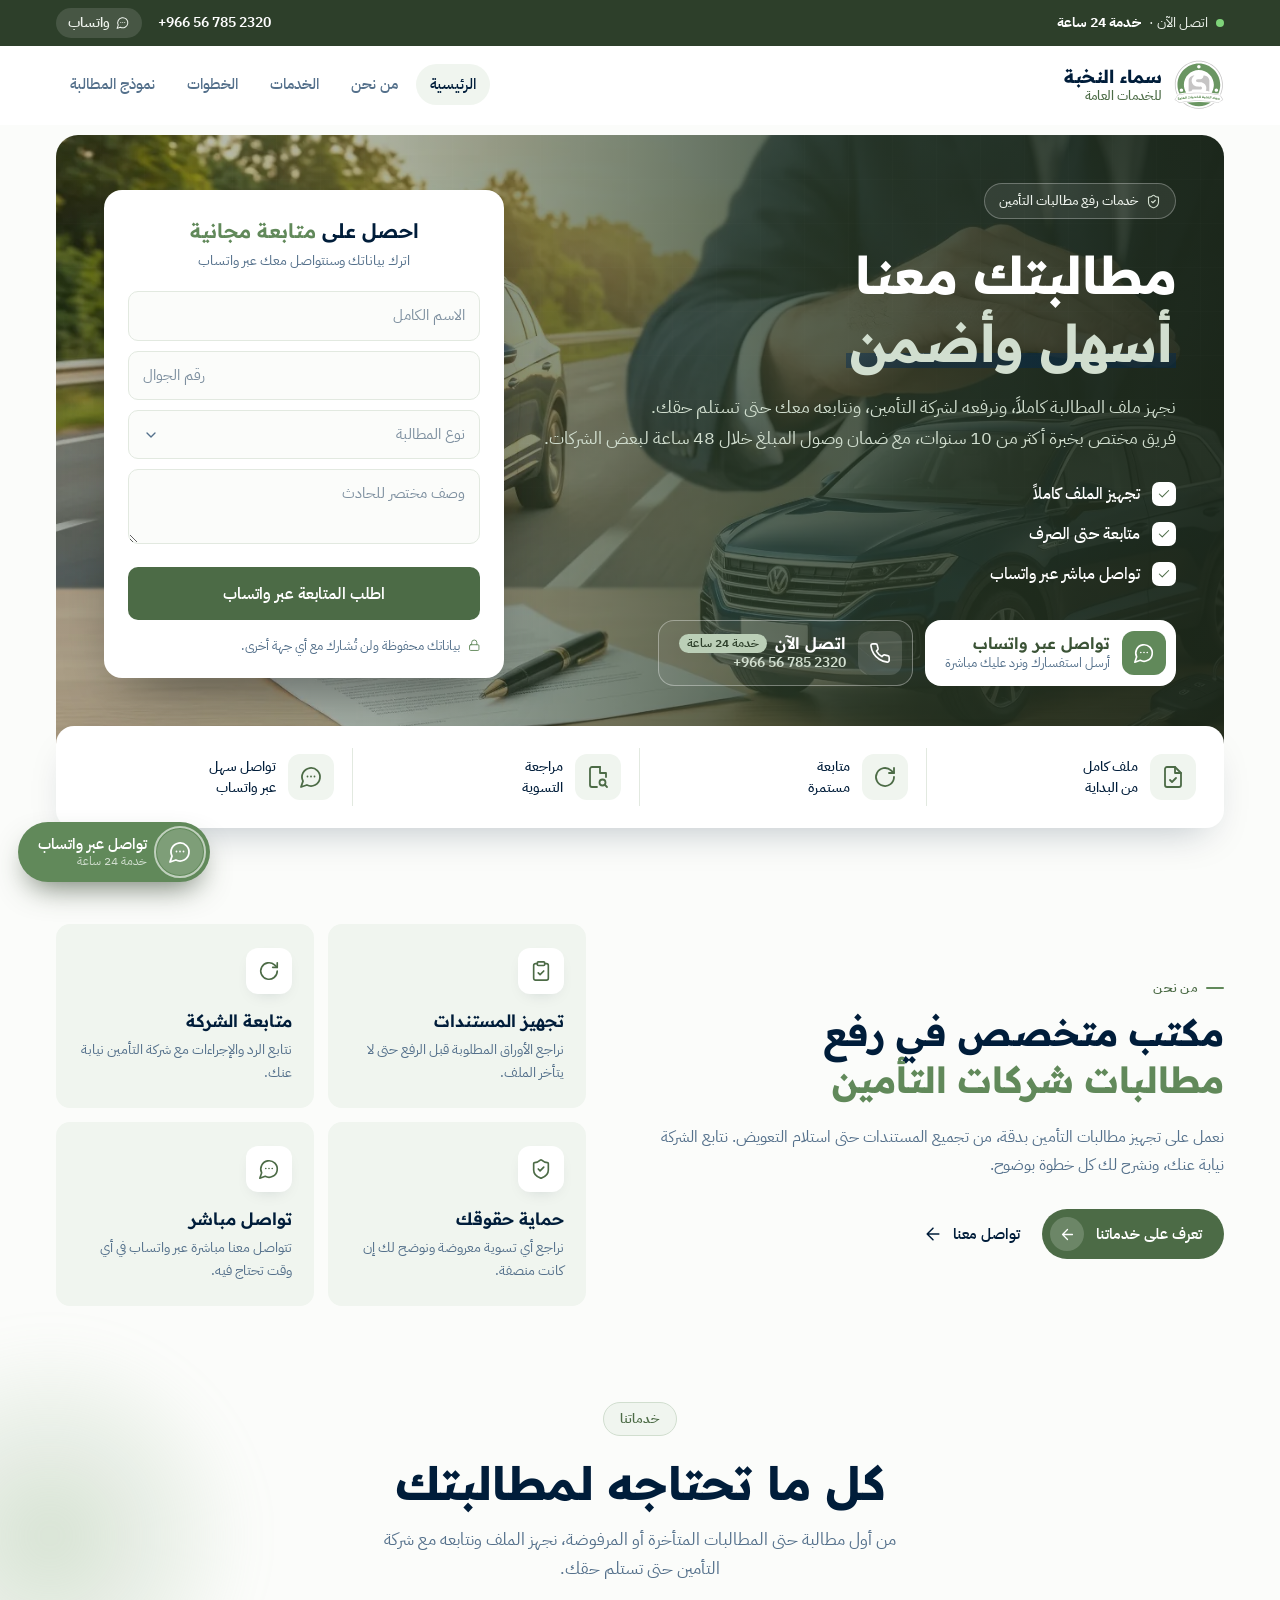
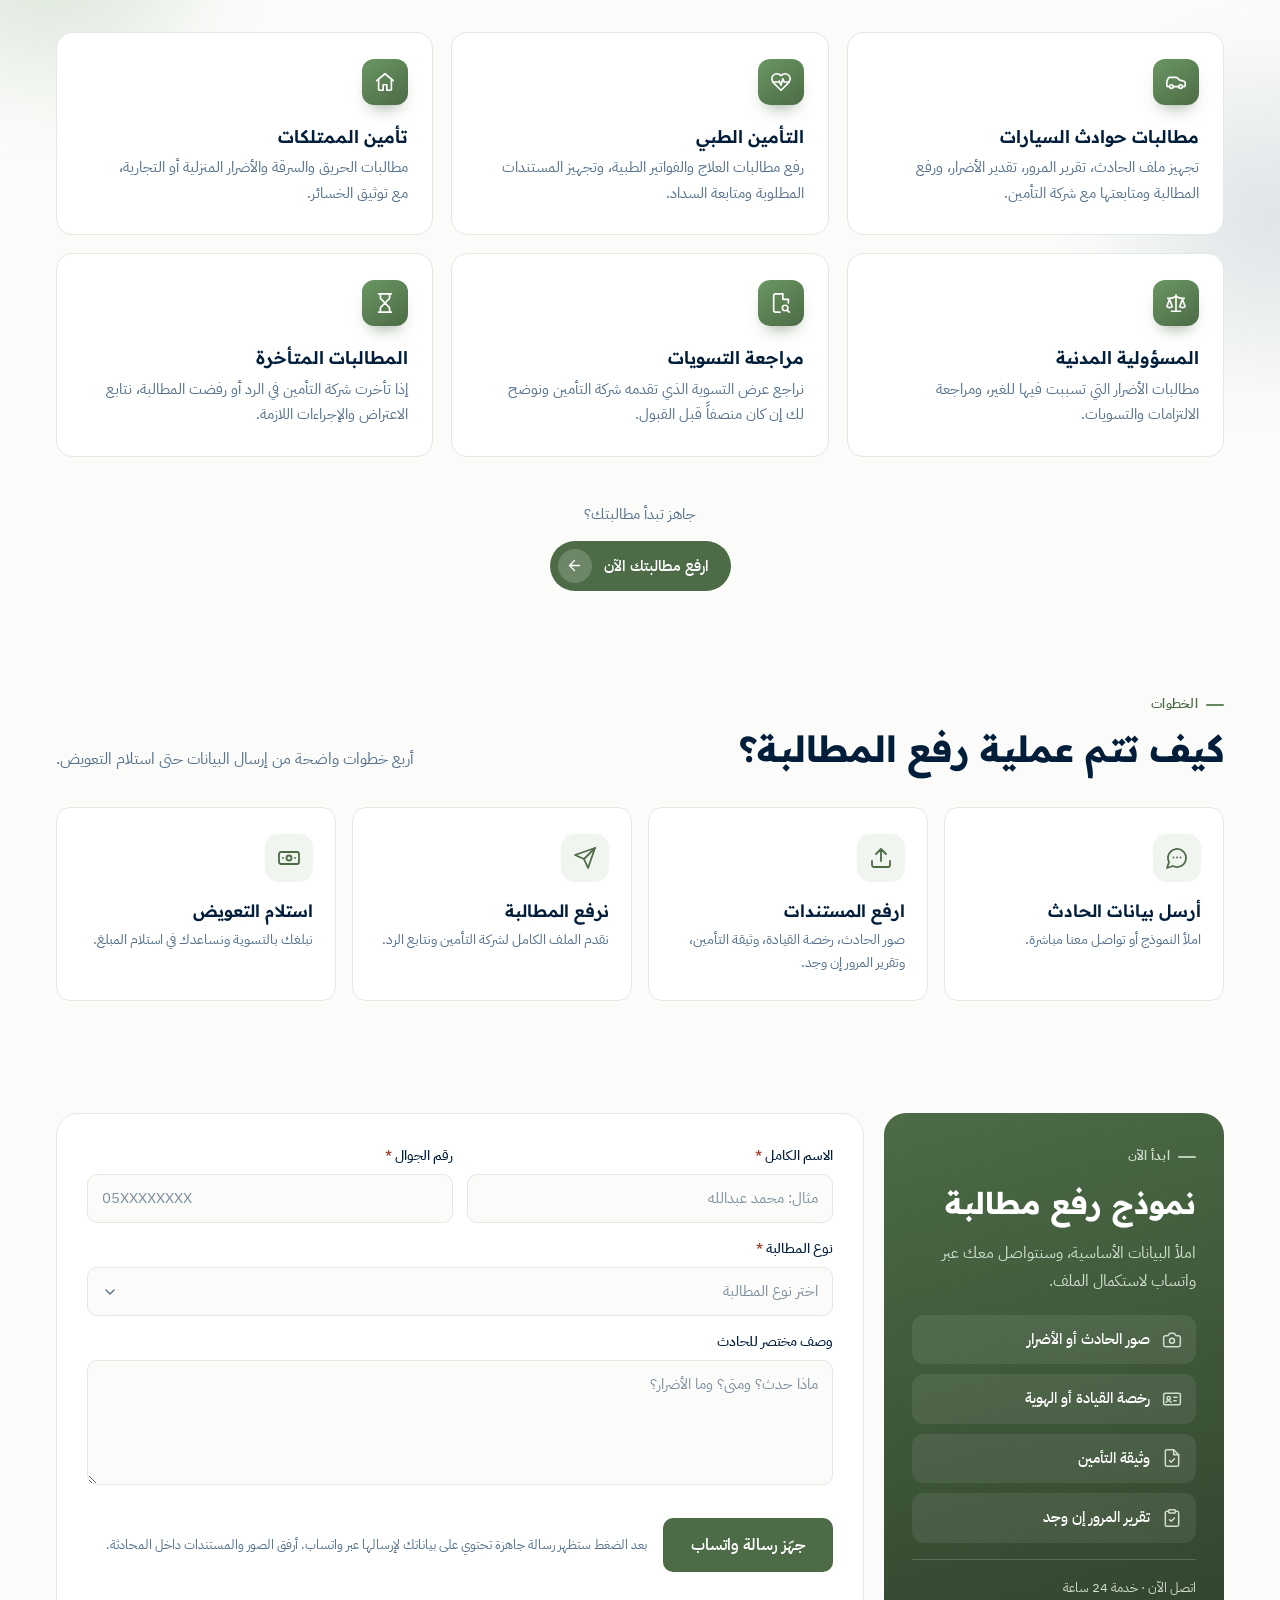
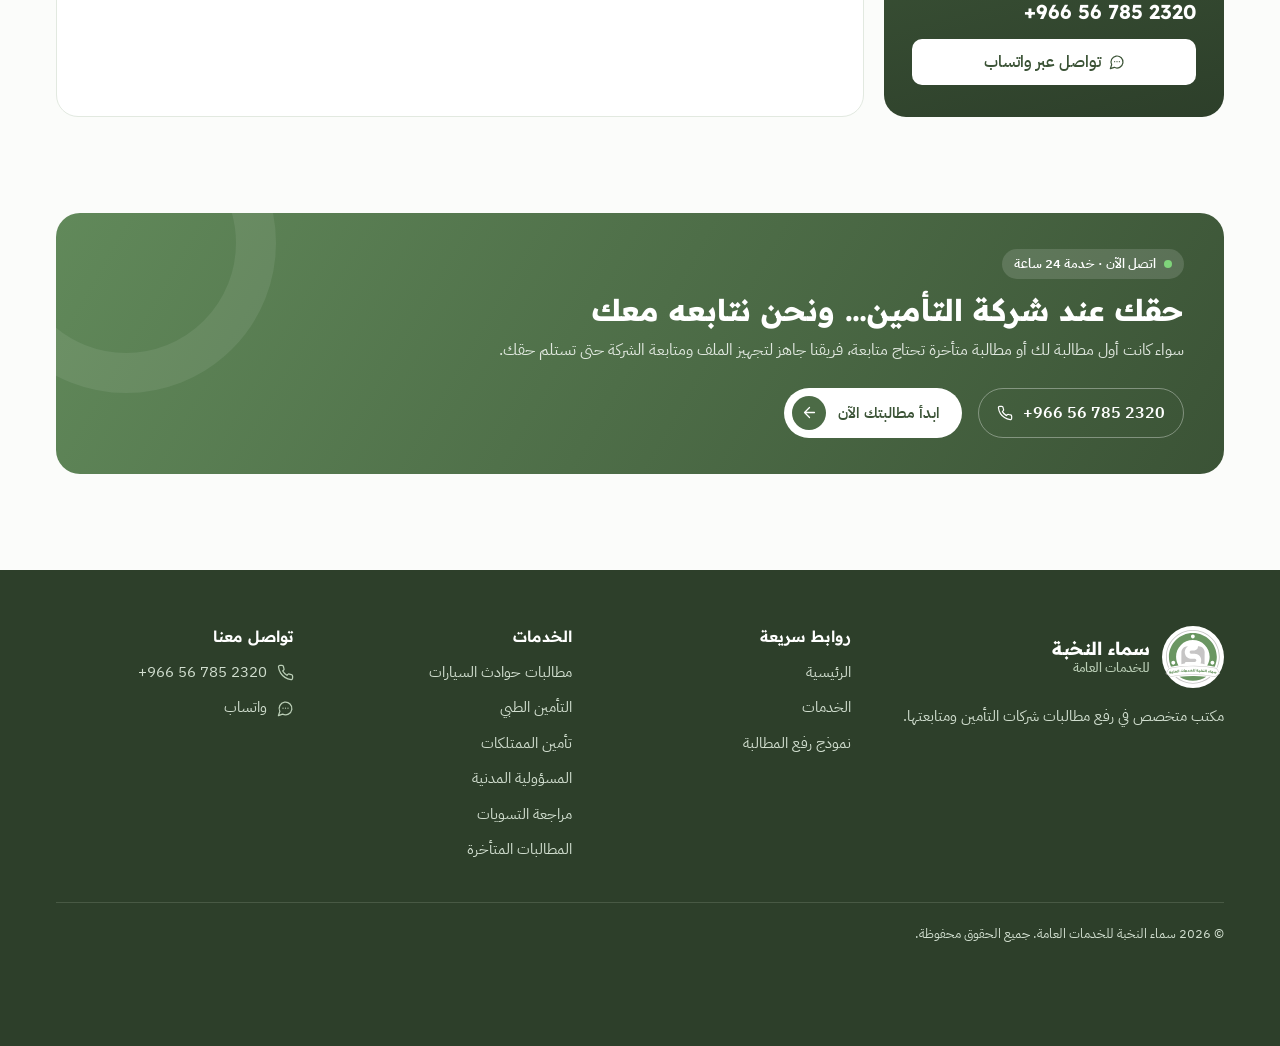
==== index.html @ 115f9d45 "Update hero section text for clarity and emphasis on service reliability" ====
<!doctype html>
<html lang="ar" dir="rtl">
<head>
<meta charset="utf-8">
<meta name="viewport" content="width=device-width, initial-scale=1, viewport-fit=cover">
<title>سماء النخبة للخدمات العامة | رفع مطالبات التأمين</title>
<meta name="description" content="مكتب متخصص في رفع مطالبات شركات التأمين ومتابعتها: حوادث السيارات، التأمين الطبي، الممتلكات، المسؤولية المدنية، مراجعة التسويات والمطالبات المتأخرة. تواصل عبر واتساب — خدمة 24 ساعة.">
<meta name="theme-color" content="#4c6b46">
<link rel="icon" href="/assets/logo.svg" type="image/svg+xml">
<link rel="apple-touch-icon" href="/assets/apple-touch-icon.png">

<!-- Open Graph: after you connect a domain, make og:image and og:url absolute (https://yourdomain.com/assets/og.jpg) -->
<meta property="og:type" content="website">
<meta property="og:locale" content="ar_SA">
<meta property="og:title" content="سماء النخبة للخدمات العامة — رفع مطالبات التأمين">
<meta property="og:description" content="نجهز ملف المطالبة كاملاً، ونرفعه لشركة التأمين، ونتابعه معك حتى تستلم حقك.">
<meta property="og:image" content="/assets/og.jpg">
<meta name="twitter:card" content="summary_large_image">

<link rel="preconnect" href="https://fonts.googleapis.com">
<link rel="preconnect" href="https://fonts.gstatic.com" crossorigin>
<link rel="stylesheet" href="https://fonts.googleapis.com/css2?family=IBM+Plex+Sans+Arabic:wght@400;500;600&family=Readex+Pro:wght@400;500;600;700&display=swap">
<link rel="preload" as="image" href="/assets/hero.webp" media="(min-width: 921px)">
<link rel="preload" as="image" href="/assets/hero-mobile.webp" media="(max-width: 920px)">
<link rel="stylesheet" href="/styles.css">
<script type="application/ld+json">{"@context": "https://schema.org", "@type": "LocalBusiness", "name": "سماء النخبة للخدمات العامة", "description": "مكتب متخصص في رفع مطالبات شركات التأمين ومتابعتها: حوادث السيارات، التأمين الطبي، الممتلكات، المسؤولية المدنية، مراجعة التسويات والمطالبات المتأخرة. تواصل عبر واتساب — خدمة 24 ساعة.", "telephone": "+966567852320", "image": "/assets/og.jpg", "openingHours": "Mo-Su 00:00-23:59"}</script>
</head>
<body>
<svg width="0" height="0" style="position:absolute" aria-hidden="true">
  <defs>
    <symbol id="logo" viewBox="0 0 170.079 170.079"><path fill-rule="nonzero" fill="rgb(41.598511%, 58.799744%, 38.398743%)" fill-opacity="1" d="M 87.554688 142.472656 C 73.101562 142.320312 58.488281 143.140625 43.894531 144.90625 C 55.515625 152.769531 69.527344 157.355469 84.609375 157.355469 C 99.699219 157.355469 113.714844 152.765625 125.335938 144.902344 C 112.796875 143.394531 100.15625 142.578125 87.554688 142.472656 "/> <path fill-rule="nonzero" fill="rgb(41.598511%, 58.799744%, 38.398743%)" fill-opacity="1" d="M 144.011719 108.359375 C 140.777344 108.359375 138.15625 105.738281 138.15625 102.503906 C 138.15625 99.269531 140.777344 96.648438 144.011719 96.648438 C 147.242188 96.648438 149.867188 99.269531 149.867188 102.503906 C 149.867188 105.738281 147.242188 108.359375 144.011719 108.359375 M 84.609375 28.578125 C 81.378906 28.578125 78.753906 25.953125 78.753906 22.722656 C 78.753906 19.488281 81.378906 16.867188 84.609375 16.867188 C 87.84375 16.867188 90.464844 19.488281 90.464844 22.722656 C 90.464844 25.953125 87.84375 28.578125 84.609375 28.578125 M 25.210938 108.359375 C 21.976562 108.359375 19.355469 105.738281 19.355469 102.503906 C 19.355469 99.269531 21.976562 96.648438 25.210938 96.648438 C 28.445312 96.648438 31.066406 99.269531 31.066406 102.503906 C 31.066406 105.738281 28.445312 108.359375 25.210938 108.359375 M 84.609375 11.804688 C 44.417969 11.804688 11.835938 44.390625 11.835938 84.582031 C 11.835938 95.167969 14.097656 105.226562 18.164062 114.300781 C 25.554688 113.039062 33.191406 111.847656 40.957031 110.929688 C 36.304688 103.242188 33.628906 94.222656 33.628906 84.582031 C 33.628906 56.425781 56.453125 33.597656 84.609375 33.597656 C 112.765625 33.597656 135.59375 56.425781 135.59375 84.582031 C 135.59375 94.242188 132.90625 103.277344 128.238281 110.976562 C 135.738281 111.867188 143.347656 112.980469 151.046875 114.324219 C 155.121094 105.242188 157.386719 95.175781 157.386719 84.582031 C 157.386719 44.390625 124.804688 11.804688 84.609375 11.804688 "/> <path fill-rule="nonzero" fill="rgb(41.598511%, 58.799744%, 38.398743%)" fill-opacity="1" d="M 17.292969 127.449219 L 17.394531 128.042969 C 17.472656 128.507812 17.292969 128.863281 16.851562 129.121094 C 16.765625 129.164062 16.667969 129.195312 16.566406 129.210938 C 16.453125 129.230469 16.351562 129.234375 16.269531 129.21875 C 15.773438 129.117188 15.488281 128.839844 15.410156 128.382812 L 15.308594 127.789062 L 16.199219 127.066406 Z M 15.097656 133.148438 L 16.746094 132.867188 L 16.578125 131.878906 L 14.929688 132.160156 Z M 19.542969 132.386719 L 19.882812 134.359375 L 15.554688 135.101562 C 14.039062 135.195312 13.1875 134.691406 12.996094 133.585938 L 12.816406 132.535156 C 12.675781 131.40625 13.1875 130.644531 14.355469 130.25 L 16.253906 129.925781 C 17.671875 129.808594 18.484375 130.371094 18.695312 131.605469 L 18.851562 132.503906 Z M 14.734375 127.886719 L 14.835938 128.480469 C 14.914062 128.945312 14.734375 129.304688 14.292969 129.558594 C 14.203125 129.601562 14.109375 129.632812 14.007812 129.652344 C 13.890625 129.667969 13.792969 129.671875 13.707031 129.65625 C 13.214844 129.554688 12.929688 129.277344 12.851562 128.824219 L 12.75 128.226562 L 13.640625 127.503906 Z M 14.734375 127.886719 "/> <path fill-rule="nonzero" fill="rgb(41.598511%, 58.799744%, 38.398743%)" fill-opacity="1" d="M 22.53125 133.277344 L 23.371094 133.144531 L 23.007812 130.820312 L 22.171875 130.949219 Z M 20.054688 131.300781 C 19.933594 130.167969 20.460938 129.414062 21.632812 129.039062 L 22.71875 128.871094 C 24.136719 128.78125 24.941406 129.351562 25.132812 130.59375 L 25.507812 133.007812 C 25.6875 134.179688 25.15625 134.863281 23.910156 135.054688 L 22.964844 135.203125 C 21.484375 135.429688 20.679688 135.128906 20.550781 134.292969 L 20.546875 134.261719 L 19.523438 134.417969 L 19.21875 132.441406 L 20.207031 132.289062 Z M 20.054688 131.300781 "/> <path fill-rule="nonzero" fill="rgb(41.598511%, 58.799744%, 38.398743%)" fill-opacity="1" d="M 25.804688 126.976562 C 25.871094 125.753906 26.394531 125.070312 27.382812 124.929688 L 27.523438 124.910156 L 28.398438 131.0625 L 29.304688 130.933594 L 29.585938 132.917969 L 28.472656 133.078125 C 27.296875 133.242188 26.625 132.738281 26.460938 131.5625 Z M 25.804688 126.976562 "/> <path fill-rule="nonzero" fill="rgb(41.598511%, 58.799744%, 38.398743%)" fill-opacity="1" d="M 33.117188 128.96875 L 32.507812 129.746094 L 33.296875 130.355469 L 33.894531 129.566406 Z M 37.351562 129.890625 L 37.605469 131.875 L 34.113281 132.324219 C 33.867188 132.355469 33.660156 132.199219 33.5 131.859375 C 33.429688 132.230469 33.269531 132.429688 33.023438 132.464844 L 29.3125 132.9375 L 29.058594 130.953125 L 30.707031 130.742188 C 30.53125 130.542969 30.429688 130.320312 30.398438 130.082031 C 30.347656 129.660156 30.503906 129.171875 30.878906 128.621094 L 31.589844 127.675781 C 31.988281 127.207031 32.410156 126.941406 32.851562 126.882812 C 33.289062 126.828125 33.75 126.96875 34.238281 127.304688 L 35.234375 128.066406 C 35.714844 128.492188 35.984375 128.910156 36.039062 129.324219 C 36.070312 129.582031 36.019531 129.832031 35.890625 130.078125 Z M 37.351562 129.890625 "/> <path fill-rule="nonzero" fill="rgb(41.598511%, 58.799744%, 38.398743%)" fill-opacity="1" d="M 38.347656 129.796875 L 37.851562 125.414062 C 37.949219 124.191406 38.492188 123.523438 39.484375 123.410156 L 39.628906 123.394531 L 40.355469 129.789062 C 40.488281 130.972656 39.964844 131.628906 38.78125 131.761719 L 37.449219 131.914062 L 37.222656 129.921875 Z M 38.347656 129.796875 "/> <path fill-rule="nonzero" fill="rgb(41.598511%, 58.799744%, 38.398743%)" fill-opacity="1" d="M 40.847656 125.066406 C 40.953125 123.84375 41.503906 123.183594 42.496094 123.078125 L 42.636719 123.0625 L 43.3125 129.441406 C 43.203125 130.664062 42.652344 131.328125 41.660156 131.429688 L 41.519531 131.445312 Z M 40.847656 125.066406 "/> <path fill-rule="nonzero" fill="rgb(41.598511%, 58.799744%, 38.398743%)" fill-opacity="1" d="M 53.492188 123.953125 L 53.542969 124.558594 C 53.578125 125.027344 53.367188 125.367188 52.90625 125.582031 C 52.816406 125.617188 52.71875 125.640625 52.617188 125.648438 C 52.496094 125.660156 52.398438 125.652344 52.316406 125.628906 C 51.832031 125.484375 51.574219 125.183594 51.535156 124.722656 L 51.484375 124.117188 L 52.4375 123.480469 Z M 50.90625 124.164062 L 50.953125 124.769531 C 50.992188 125.238281 50.78125 125.578125 50.320312 125.792969 C 50.226562 125.828125 50.128906 125.851562 50.027344 125.859375 C 49.910156 125.871094 49.808594 125.863281 49.726562 125.839844 C 49.246094 125.695312 48.984375 125.394531 48.945312 124.933594 L 48.898438 124.328125 L 49.851562 123.6875 Z M 46.882812 130.742188 C 46.800781 129.742188 47.351562 129.074219 48.53125 128.742188 L 54.59375 128.246094 L 54.5 127.085938 C 54.632812 125.867188 55.199219 125.21875 56.195312 125.136719 L 56.335938 125.125 L 56.597656 128.304688 C 56.691406 129.488281 56.148438 130.128906 54.964844 130.226562 L 46.894531 130.882812 Z M 46.882812 130.742188 "/> <path fill-rule="nonzero" fill="rgb(41.598511%, 58.799744%, 38.398743%)" fill-opacity="1" d="M 57.335938 123.640625 C 57.492188 122.425781 58.070312 121.785156 59.066406 121.722656 L 59.207031 121.714844 L 59.605469 127.917969 L 60.515625 127.859375 L 60.644531 129.855469 L 59.523438 129.925781 C 58.339844 130.003906 57.707031 129.449219 57.632812 128.261719 Z M 57.335938 123.640625 "/> <path fill-rule="nonzero" fill="rgb(41.598511%, 58.799744%, 38.398743%)" fill-opacity="1" d="M 63.390625 129.035156 L 64.238281 128.992188 L 64.117188 126.640625 L 63.269531 126.683594 Z M 61.128906 126.816406 C 61.121094 125.679688 61.722656 124.984375 62.925781 124.730469 L 64.027344 124.671875 C 65.445312 124.722656 66.1875 125.375 66.253906 126.628906 L 66.378906 129.066406 C 66.441406 130.253906 65.839844 130.878906 64.582031 130.945312 L 63.625 130.996094 C 62.132812 131.070312 61.363281 130.6875 61.320312 129.847656 L 61.316406 129.8125 L 60.285156 129.867188 L 60.179688 127.867188 L 61.179688 127.816406 Z M 61.128906 126.816406 "/> <path fill-rule="nonzero" fill="rgb(41.598511%, 58.799744%, 38.398743%)" fill-opacity="1" d="M 74.972656 127.246094 L 75.039062 129.25 L 67.558594 129.496094 C 67.519531 128.332031 68.164062 127.640625 69.484375 127.429688 L 72.035156 127.34375 L 72 126.320312 L 70.925781 126.359375 C 69.714844 126.183594 69.09375 125.597656 69.058594 124.59375 L 69.054688 124.449219 L 72.023438 124.351562 C 73.3125 124.316406 73.988281 125.199219 74.050781 127.003906 L 74.058594 127.277344 Z M 74.972656 127.246094 "/> <path fill-rule="nonzero" fill="rgb(41.598511%, 58.799744%, 38.398743%)" fill-opacity="1" d="M 80.339844 121.933594 L 80.34375 122.535156 C 80.351562 123.007812 80.117188 123.332031 79.640625 123.515625 C 79.546875 123.542969 79.449219 123.558594 79.347656 123.5625 C 79.226562 123.5625 79.128906 123.550781 79.046875 123.519531 C 78.578125 123.34375 78.339844 123.023438 78.332031 122.5625 L 78.324219 121.957031 L 79.320312 121.382812 Z M 83.570312 127.140625 L 83.59375 129.144531 L 74.785156 129.25 L 74.757812 127.25 L 80.632812 127.175781 L 80.621094 126.152344 L 78.113281 126.183594 C 76.90625 125.984375 76.296875 125.386719 76.285156 124.378906 L 76.285156 124.238281 L 80.683594 124.183594 C 81.976562 124.175781 82.632812 125.074219 82.65625 126.878906 L 82.65625 127.152344 Z M 83.570312 127.140625 "/> <path fill-rule="nonzero" fill="rgb(41.598511%, 58.799744%, 38.398743%)" fill-opacity="1" d="M 83.339844 127.15625 L 84.988281 127.164062 L 85.011719 122.75 C 85.253906 121.550781 85.871094 120.953125 86.867188 120.957031 L 87.011719 120.957031 L 86.980469 127.175781 L 88.796875 127.183594 L 88.785156 129.183594 L 83.328125 129.15625 Z M 83.339844 127.15625 "/> <path fill-rule="nonzero" fill="rgb(41.598511%, 58.799744%, 38.398743%)" fill-opacity="1" d="M 89.738281 127.203125 L 89.800781 122.789062 C 90.050781 121.589844 90.675781 121 91.671875 121.011719 L 91.816406 121.011719 L 91.726562 127.449219 C 91.710938 128.636719 91.109375 129.222656 89.921875 129.207031 L 88.578125 129.1875 L 88.605469 127.1875 Z M 89.738281 127.203125 "/> <path fill-rule="nonzero" fill="rgb(41.598511%, 58.799744%, 38.398743%)" fill-opacity="1" d="M 100.699219 122.226562 L 100.679688 122.832031 C 100.664062 123.300781 100.417969 123.617188 99.933594 123.777344 C 99.835938 123.800781 99.738281 123.8125 99.636719 123.808594 C 99.519531 123.804688 99.417969 123.789062 99.339844 123.753906 C 98.875 123.558594 98.652344 123.226562 98.667969 122.765625 L 98.6875 122.160156 L 99.707031 121.632812 Z M 97.402344 127.367188 L 99.074219 127.425781 L 99.105469 126.421875 L 97.4375 126.367188 Z M 98.105469 122.140625 L 98.085938 122.746094 C 98.070312 123.214844 97.820312 123.53125 97.339844 123.691406 C 97.242188 123.714844 97.144531 123.726562 97.039062 123.722656 C 96.921875 123.71875 96.824219 123.699219 96.746094 123.667969 C 96.28125 123.472656 96.058594 123.140625 96.074219 122.679688 L 96.09375 122.074219 L 97.113281 121.546875 Z M 101.914062 127.515625 L 101.84375 129.519531 L 97.457031 129.375 C 95.953125 129.164062 95.21875 128.496094 95.257812 127.375 L 95.292969 126.308594 C 95.378906 125.171875 96.039062 124.53125 97.261719 124.378906 L 99.183594 124.445312 C 100.597656 124.617188 101.28125 125.328125 101.238281 126.582031 L 101.207031 127.496094 Z M 101.914062 127.515625 "/> <path fill-rule="nonzero" fill="rgb(41.598511%, 58.799744%, 38.398743%)" fill-opacity="1" d="M 105.15625 131.066406 L 105.125 131.671875 C 105.101562 132.140625 104.847656 132.453125 104.363281 132.605469 C 104.269531 132.628906 104.167969 132.636719 104.066406 132.632812 C 103.949219 132.628906 103.851562 132.609375 103.769531 132.574219 C 103.3125 132.367188 103.09375 132.035156 103.113281 131.574219 L 103.144531 130.96875 L 104.171875 130.457031 Z M 101.679688 127.515625 L 103.328125 127.597656 L 103.386719 126.433594 C 103.679688 125.242188 104.324219 124.671875 105.320312 124.71875 L 105.460938 124.726562 L 105.316406 127.691406 L 107.132812 127.78125 L 107.035156 129.78125 L 101.585938 129.515625 Z M 101.679688 127.515625 "/> <path fill-rule="nonzero" fill="rgb(41.598511%, 58.799744%, 38.398743%)" fill-opacity="1" d="M 112.8125 122.878906 L 112.773438 123.484375 C 112.742188 123.953125 112.484375 124.257812 111.996094 124.402344 C 111.898438 124.425781 111.800781 124.433594 111.695312 124.429688 C 111.582031 124.421875 111.480469 124.398438 111.402344 124.363281 C 110.945312 124.152344 110.734375 123.8125 110.765625 123.355469 L 110.804688 122.75 L 111.839844 122.253906 Z M 115.632812 128.324219 L 115.503906 130.320312 L 106.707031 129.746094 L 106.839844 127.75 L 112.703125 128.132812 L 112.769531 127.113281 L 110.265625 126.949219 C 109.078125 126.65625 108.519531 126.011719 108.582031 125.007812 L 108.59375 124.863281 L 112.984375 125.152344 C 114.273438 125.242188 114.855469 126.191406 114.738281 127.988281 L 114.722656 128.265625 Z M 115.632812 128.324219 "/> <path fill-rule="nonzero" fill="rgb(41.598511%, 58.799744%, 38.398743%)" fill-opacity="1" d="M 119.5 123.394531 L 119.449219 123.996094 C 119.410156 124.464844 119.144531 124.765625 118.65625 124.902344 C 118.558594 124.925781 118.460938 124.929688 118.359375 124.921875 C 118.238281 124.914062 118.144531 124.890625 118.066406 124.855469 C 117.613281 124.632812 117.40625 124.292969 117.441406 123.832031 L 117.492188 123.226562 L 118.535156 122.75 Z M 115.417969 128.324219 L 117.0625 128.457031 L 117.15625 127.296875 C 117.488281 126.117188 118.152344 125.566406 119.144531 125.648438 L 119.289062 125.660156 L 119.046875 128.621094 L 120.855469 128.769531 L 120.691406 130.765625 L 115.25 130.320312 Z M 115.417969 128.324219 "/> <path fill-rule="nonzero" fill="rgb(41.598511%, 58.799744%, 38.398743%)" fill-opacity="1" d="M 121.773438 128.863281 L 122.183594 124.46875 C 122.527344 123.292969 123.199219 122.75 124.191406 122.84375 L 124.332031 122.859375 L 123.738281 129.265625 C 123.628906 130.449219 122.980469 130.988281 121.796875 130.875 L 120.460938 130.75 L 120.648438 128.757812 Z M 121.773438 128.863281 "/> <path fill-rule="nonzero" fill="rgb(41.598511%, 58.799744%, 38.398743%)" fill-opacity="1" d="M 125.171875 124.742188 C 125.527344 123.570312 126.203125 123.03125 127.195312 123.132812 L 127.335938 123.148438 L 126.691406 129.53125 C 126.335938 130.703125 125.664062 131.238281 124.671875 131.140625 L 124.527344 131.125 Z M 125.171875 124.742188 "/> <path fill-rule="nonzero" fill="rgb(41.598511%, 58.799744%, 38.398743%)" fill-opacity="1" d="M 133.6875 127.117188 L 136.660156 127.472656 L 136.644531 127.617188 C 136.523438 128.613281 135.847656 129.144531 134.621094 129.210938 L 133.75 129.105469 L 133.625 130.121094 L 134.335938 130.207031 C 135.632812 130.535156 136.210938 131.277344 136.074219 132.433594 L 130.042969 131.707031 L 130.0625 131.566406 C 130.164062 130.707031 130.679688 130.164062 131.609375 129.933594 L 131.71875 129.019531 C 132.015625 127.777344 132.671875 127.152344 133.683594 127.148438 Z M 133.6875 127.117188 "/> <path fill-rule="nonzero" fill="rgb(41.598511%, 58.799744%, 38.398743%)" fill-opacity="1" d="M 137.988281 126.226562 C 138.378906 125.0625 139.070312 124.546875 140.058594 124.679688 L 140.199219 124.699219 L 139.378906 130.859375 L 140.28125 130.980469 L 140.019531 132.964844 L 138.90625 132.816406 C 137.726562 132.660156 137.21875 131.992188 137.375 130.816406 Z M 137.988281 126.226562 "/> <path fill-rule="nonzero" fill="rgb(41.598511%, 58.799744%, 38.398743%)" fill-opacity="1" d="M 142.902344 132.699219 L 143.742188 132.820312 L 144.082031 130.492188 L 143.246094 130.371094 Z M 139.984375 130.925781 L 140.972656 131.070312 L 141.117188 130.082031 C 141.335938 128.964844 142.058594 128.398438 143.289062 128.386719 L 144.378906 128.546875 C 145.761719 128.875 146.363281 129.65625 146.179688 130.898438 L 146.046875 131.8125 L 147.136719 131.972656 L 146.84375 133.953125 L 145.722656 133.789062 C 145.511719 134.632812 144.835938 134.972656 143.695312 134.804688 L 142.75 134.667969 C 141.269531 134.449219 140.589844 133.925781 140.710938 133.089844 L 140.714844 133.058594 L 139.691406 132.910156 Z M 139.984375 130.925781 "/> <path fill-rule="nonzero" fill="rgb(41.598511%, 58.799744%, 38.398743%)" fill-opacity="1" d="M 148.195312 131.136719 C 148.378906 130.050781 149.164062 129.5 150.558594 129.480469 L 150.0625 132.453125 L 150.855469 132.582031 L 151.066406 131.304688 C 151.382812 130.226562 152.082031 129.777344 153.167969 129.957031 C 153.230469 129.96875 153.300781 129.984375 153.371094 130.003906 L 152.882812 132.921875 L 153.675781 133.054688 L 153.890625 131.773438 C 154.203125 130.695312 154.902344 130.246094 155.988281 130.429688 C 156.054688 130.441406 156.121094 130.457031 156.191406 130.472656 L 155.667969 133.621094 C 155.472656 134.785156 154.769531 135.265625 153.5625 135.066406 L 152.121094 134.824219 C 151.875 134.785156 151.699219 134.625 151.597656 134.347656 C 151.410156 134.578125 151.199219 134.671875 150.957031 134.632812 L 146.5625 133.898438 L 146.890625 131.933594 L 148.03125 132.125 Z M 148.195312 131.136719 "/> <path fill-rule="nonzero" fill="rgb(77.598572%, 77.2995%, 77.2995%)" fill-opacity="1" d="M 60.230469 114.234375 C 44.777344 114.894531 29.449219 117.265625 14.222656 119.945312 C 13.25 120.117188 12.800781 120.761719 12.332031 121.476562 C 9.738281 125.4375 7.183594 129.425781 4.511719 133.332031 C 3.707031 134.507812 4.085938 134.917969 5.113281 135.566406 C 9.714844 137.636719 15.691406 144.511719 20.484375 143.578125 C 42.652344 139.394531 65.035156 137.34375 87.59375 137.582031 C 108.054688 137.753906 128.46875 139.746094 148.570312 143.546875 C 154.035156 144.4375 158.898438 137.933594 163.792969 135.71875 C 165.078125 134.90625 165.367188 134.300781 164.441406 132.96875 C 161.59375 129.886719 157.785156 120.585938 154.234375 119.859375 C 123.320312 114.183594 91.597656 111.632812 60.230469 114.234375 M 88.636719 111.640625 C 110.101562 111.871094 131.464844 114.222656 152.605469 117.816406 C 155.992188 118.363281 157.980469 119.914062 159.628906 122.699219 C 161.792969 126.347656 164.25 129.816406 166.625 133.335938 C 167.453125 134.5625 167.433594 135.3125 166.023438 136.207031 C 162.171875 137.988281 153.257812 146.28125 150.050781 145.40625 C 117.511719 139.472656 84.203125 137.484375 51.25 140.761719 C 41.066406 141.734375 30.929688 143.183594 20.878906 145.128906 C 18.578125 145.570312 16.710938 145.300781 14.746094 143.878906 C 11.082031 141.230469 7.234375 138.824219 3.398438 136.421875 C 1.910156 135.488281 1.496094 134.714844 2.628906 133.101562 C 5.554688 128.9375 8.359375 124.679688 11.089844 120.382812 C 11.898438 119.105469 12.90625 118.535156 14.300781 118.28125 C 38.808594 113.699219 63.703125 111.460938 88.636719 111.640625 "/> <path fill-rule="nonzero" fill="rgb(77.598572%, 77.2995%, 77.2995%)" fill-opacity="1" d="M 64.585938 100.535156 C 72.371094 100.5625 80.988281 100.523438 88.363281 100.53125 C 91.6875 100.84375 95.378906 98.9375 95.125 95.199219 C 95.019531 92.730469 93.308594 90.804688 90.824219 90.519531 C 77.707031 91.027344 64.457031 90.035156 60.675781 74.992188 C 59.515625 71.515625 59.796875 67.828125 60.960938 64.460938 C 62.4375 59.628906 65.628906 55.566406 69.90625 52.695312 C 69.679688 52.6875 69.445312 52.679688 69.203125 52.671875 C 58.589844 52.335938 49.800781 60.84375 49.792969 71.460938 C 49.785156 83.355469 49.78125 98.058594 49.792969 106.855469 C 49.785156 106.945312 49.78125 107.027344 49.78125 107.105469 C 53.117188 106.304688 56.585938 105.609375 60.160156 105.035156 C 60.109375 102.558594 62.109375 100.523438 64.585938 100.535156 "/> <path fill-rule="nonzero" fill="rgb(77.598572%, 77.2995%, 77.2995%)" fill-opacity="1" d="M 88.914062 65.140625 C 84.910156 65.046875 80.917969 65.097656 77.328125 65.996094 C 77.152344 66.039062 77.007812 66.15625 76.914062 66.308594 C 76.757812 66.570312 76.523438 66.746094 76.199219 66.820312 L 76.195312 66.820312 C 76.09375 67.230469 75.863281 67.527344 75.480469 67.703125 C 75.496094 67.820312 75.457031 67.914062 75.363281 67.980469 C 75.015625 69.207031 74.933594 70.984375 75.148438 72.003906 C 75.167969 72.097656 75.210938 72.183594 75.269531 72.261719 C 75.757812 72.90625 76.246094 73.546875 76.730469 74.191406 C 76.789062 74.269531 76.863281 74.332031 76.945312 74.378906 C 81.417969 76.84375 88.148438 74.4375 92.96875 75.695312 C 93.53125 75.847656 94.261719 75.628906 94.71875 76.003906 C 94.789062 76.0625 94.867188 76.113281 94.960938 76.132812 C 107.289062 78.726562 113.386719 92.714844 108.242188 103.816406 C 108.054688 104.222656 108.3125 104.691406 108.753906 104.753906 C 112.460938 105.304688 116.058594 105.980469 119.519531 106.777344 C 119.9375 106.871094 120.328125 106.558594 120.328125 106.132812 L 120.328125 106.125 C 120.347656 100.890625 120.386719 84.164062 120.386719 70.640625 C 120.386719 60.78125 112.496094 52.738281 102.636719 52.542969 C 102.15625 52.53125 101.710938 52.523438 101.304688 52.511719 C 100.167969 52.484375 100.101562 53.167969 100.101562 54.011719 L 100.101562 54.203125 C 100.117188 60.347656 95.058594 65.289062 88.914062 65.140625 "/> <path fill-rule="nonzero" fill="rgb(77.598572%, 77.2995%, 77.2995%)" fill-opacity="1" d="M 158.390625 117.78125 C 158.21875 117.78125 158.046875 117.746094 157.882812 117.675781 C 157.238281 117.394531 156.9375 116.640625 157.21875 115.996094 C 161.527344 106.058594 163.710938 95.488281 163.710938 84.582031 C 163.710938 40.964844 128.226562 5.484375 84.609375 5.484375 C 40.996094 5.484375 5.511719 40.964844 5.511719 84.582031 C 5.511719 95.375 7.652344 105.839844 11.867188 115.6875 C 12.144531 116.335938 11.84375 117.085938 11.199219 117.363281 C 10.550781 117.640625 9.800781 117.34375 9.523438 116.695312 C 5.167969 106.527344 2.960938 95.722656 2.960938 84.582031 C 2.960938 39.558594 39.589844 2.929688 84.609375 2.929688 C 129.632812 2.929688 166.261719 39.558594 166.261719 84.582031 C 166.261719 95.839844 164.007812 106.75 159.5625 117.011719 C 159.351562 117.492188 158.882812 117.78125 158.390625 117.78125 "/> <path fill-rule="nonzero" fill="rgb(77.598572%, 77.2995%, 77.2995%)" fill-opacity="1" d="M 84.609375 166.230469 C 65.558594 166.230469 47.015625 159.527344 32.394531 147.351562 C 31.851562 146.898438 31.777344 146.09375 32.230469 145.554688 C 32.679688 145.011719 33.484375 144.9375 34.027344 145.390625 C 48.191406 157.183594 66.152344 163.679688 84.609375 163.679688 C 103.070312 163.679688 121.035156 157.183594 135.199219 145.386719 C 135.742188 144.933594 136.542969 145.007812 136.996094 145.550781 C 137.449219 146.089844 137.371094 146.894531 136.832031 147.347656 C 122.210938 159.523438 103.664062 166.230469 84.609375 166.230469 "/></symbol>
    <symbol id="i-wrench" viewBox="0 0 24 24"><path d="M14.7 6.3a1 1 0 0 0 0 1.4l1.6 1.6a1 1 0 0 0 1.4 0l3.77-3.77a6 6 0 0 1-7.94 7.94l-6.91 6.91a2.12 2.12 0 0 1-3-3l6.91-6.91a6 6 0 0 1 7.94-7.94l-3.76 3.76z"/></symbol>
    <symbol id="i-zap" viewBox="0 0 24 24"><path d="M13 2 3 14h9l-1 8 10-12h-9l1-8z"/></symbol>
    <symbol id="i-drop" viewBox="0 0 24 24"><path d="M12 22a7 7 0 0 0 7-7c0-2-1-3.9-3-5.5s-3.5-4-4-6.5c-.5 2.5-2 4.9-4 6.5C6 11.1 5 13 5 15a7 7 0 0 0 7 7z"/></symbol>
    <symbol id="i-snow" viewBox="0 0 24 24"><path d="M2 12h20M12 2v20M20 16l-4-4 4-4M4 8l4 4-4 4M16 4l-4 4-4-4M8 20l4-4 4 4"/></symbol>
    <symbol id="i-paint" viewBox="0 0 24 24"><rect x="2" y="2" width="16" height="6" rx="2"/><path d="M10 16v-2a2 2 0 0 1 2-2h8a2 2 0 0 0 2-2V7a2 2 0 0 0-2-2h-2"/><rect x="8" y="16" width="4" height="6" rx="1"/></symbol>
    <symbol id="i-spark" viewBox="0 0 24 24"><path d="M12 3l1.9 5.8L20 11l-6.1 2.2L12 19l-1.9-5.8L4 11l6.1-2.2z"/><path d="M19 3v4M17 5h4M5 17v4M3 19h4"/></symbol>
    <symbol id="i-bug" viewBox="0 0 24 24"><path d="M8 2l1.88 1.88M14.12 3.88 16 2M9 7.13v-1a3 3 0 1 1 6 0v1"/><path d="M12 20c-3.3 0-6-2.7-6-6v-3a4 4 0 0 1 4-4h4a4 4 0 0 1 4 4v3c0 3.3-2.7 6-6 6z"/><path d="M12 20v-9M6.53 9C4.6 8.8 3 7.1 3 5M6 13H2M3 21c0-2.1 1.7-3.9 3.8-4M20.97 5c0 2.1-1.6 3.8-3.5 4M22 13h-4M17.2 17c2.1.1 3.8 1.9 3.8 4"/></symbol>
    <symbol id="i-truck" viewBox="0 0 24 24"><path d="M14 18V6a2 2 0 0 0-2-2H4a2 2 0 0 0-2 2v11a1 1 0 0 0 1 1h2M15 18H9M19 18h2a1 1 0 0 0 1-1v-3.65a1 1 0 0 0-.22-.62l-3.48-4.35A1 1 0 0 0 17.52 8H14"/><circle cx="17" cy="18" r="2"/><circle cx="7" cy="18" r="2"/></symbol>
    <symbol id="i-clip" viewBox="0 0 24 24"><rect x="8" y="2" width="8" height="4" rx="1"/><path d="M16 4h2a2 2 0 0 1 2 2v14a2 2 0 0 1-2 2H6a2 2 0 0 1-2-2V6a2 2 0 0 1 2-2h2"/><path d="m9 14 2 2 4-4"/></symbol>
    <symbol id="i-box" viewBox="0 0 24 24"><path d="M21 8a2 2 0 0 0-1-1.73l-7-4a2 2 0 0 0-2 0l-7 4A2 2 0 0 0 3 8v8a2 2 0 0 0 1 1.73l7 4a2 2 0 0 0 2 0l7-4A2 2 0 0 0 21 16z"/><path d="m3.3 7 8.7 5 8.7-5M12 22V12"/></symbol>
    <symbol id="i-clock" viewBox="0 0 24 24"><circle cx="12" cy="12" r="10"/><path d="M12 6v6l4 2"/></symbol>
    <symbol id="i-tag" viewBox="0 0 24 24"><path d="M12.586 2.586A2 2 0 0 0 11.172 2H4a2 2 0 0 0-2 2v7.172a2 2 0 0 0 .586 1.414l8.704 8.704a2.426 2.426 0 0 0 3.42 0l6.58-6.58a2.426 2.426 0 0 0 0-3.42z"/><circle cx="7.5" cy="7.5" r="1.2"/></symbol>
    <symbol id="i-team" viewBox="0 0 24 24"><path d="M16 21v-2a4 4 0 0 0-4-4H6a4 4 0 0 0-4 4v2"/><circle cx="9" cy="7" r="4"/><path d="m16 11 2 2 4-4"/></symbol>
    <symbol id="i-check" viewBox="0 0 24 24"><path d="M20 6 9 17l-5-5"/></symbol>
    <symbol id="i-arrow" viewBox="0 0 24 24"><path d="M19 12H5M12 19l-7-7 7-7"/></symbol>
    <symbol id="i-phone" viewBox="0 0 24 24"><path d="M22 16.92v3a2 2 0 0 1-2.18 2 19.79 19.79 0 0 1-8.63-3.07 19.5 19.5 0 0 1-6-6 19.79 19.79 0 0 1-3.07-8.67A2 2 0 0 1 4.11 2h3a2 2 0 0 1 2 1.72c.13.96.36 1.9.7 2.81a2 2 0 0 1-.45 2.11L8.09 9.91a16 16 0 0 0 6 6l1.27-1.27a2 2 0 0 1 2.11-.45c.91.34 1.85.57 2.81.7A2 2 0 0 1 22 16.92z"/></symbol>
    <symbol id="i-mail" viewBox="0 0 24 24"><rect x="2" y="4" width="20" height="16" rx="2"/><path d="m22 7-10 6L2 7"/></symbol>
    <symbol id="i-pin" viewBox="0 0 24 24"><path d="M20 10c0 6-8 12-8 12s-8-6-8-12a8 8 0 0 1 16 0z"/><circle cx="12" cy="10" r="3"/></symbol>
    <symbol id="i-menu" viewBox="0 0 24 24"><path d="M4 6h16M4 12h16M4 18h16"/></symbol>
    <symbol id="i-x" viewBox="0 0 24 24"><path d="M18 6 6 18M6 6l12 12"/></symbol>
    <symbol id="i-lock" viewBox="0 0 24 24"><rect x="3" y="11" width="18" height="11" rx="2"/><path d="M7 11V7a5 5 0 0 1 10 0v4"/></symbol>
    <symbol id="i-shield" viewBox="0 0 24 24"><path d="M20 13c0 5-3.5 7.5-7.66 8.95a1 1 0 0 1-.67-.01C7.5 20.5 4 18 4 13V6a1 1 0 0 1 1-1c2 0 4.5-1.2 6.24-2.72a1.17 1.17 0 0 1 1.52 0C14.51 3.81 17 5 19 5a1 1 0 0 1 1 1z"/><path d="m9 12 2 2 4-4"/></symbol>
    <symbol id="i-building" viewBox="0 0 24 24"><path d="M6 22V4a2 2 0 0 1 2-2h8a2 2 0 0 1 2 2v18Z"/><path d="M6 12H4a2 2 0 0 0-2 2v6a2 2 0 0 0 2 2h2M18 9h2a2 2 0 0 1 2 2v9a2 2 0 0 1-2 2h-2M10 6h4M10 10h4M10 14h4M10 18h4"/></symbol>
    <symbol id="i-ruler" viewBox="0 0 24 24"><path d="M21.3 15.3a2.4 2.4 0 0 1 0 3.4l-2.6 2.6a2.4 2.4 0 0 1-3.4 0L2.7 8.7a2.41 2.41 0 0 1 0-3.4l2.6-2.6a2.41 2.41 0 0 1 3.4 0Z"/><path d="m14.5 12.5 2-2M11.5 9.5l2-2M8.5 6.5l2-2M17.5 15.5l2-2"/></symbol>
    <symbol id="i-play" viewBox="0 0 24 24"><path d="M7 4.5v15l12.5-7.5z" fill="currentColor" stroke="none"/></symbol>
    <symbol id="i-car" viewBox="0 0 24 24"><path d="M19 17h2c.6 0 1-.4 1-1v-3c0-.9-.7-1.7-1.5-1.9C18.7 10.6 16 10 16 10s-1.3-1.4-2.2-2.3c-.5-.4-1.1-.7-1.8-.7H5c-.6 0-1.1.4-1.4.9l-1.4 2.9A3.7 3.7 0 0 0 2 12v4c0 .6.4 1 1 1h2"/><circle cx="7" cy="17" r="2"/><path d="M9 17h6"/><circle cx="17" cy="17" r="2"/></symbol>
    <symbol id="i-heart" viewBox="0 0 24 24"><path d="M19 14c1.49-1.46 3-3.21 3-5.5A5.5 5.5 0 0 0 16.5 3c-1.76 0-3 .5-4.5 2-1.5-1.5-2.74-2-4.5-2A5.5 5.5 0 0 0 2 8.5c0 2.3 1.5 4.05 3 5.5l7 7Z"/><path d="M3.22 12H9.5l.5-1 2 4.5 2-7 1.5 3.5h5.27"/></symbol>
    <symbol id="i-home" viewBox="0 0 24 24"><path d="M3 10.5 12 3l9 7.5"/><path d="M5 9.5V20a1 1 0 0 0 1 1h4v-6h4v6h4a1 1 0 0 0 1-1V9.5"/></symbol>
    <symbol id="i-scale" viewBox="0 0 24 24"><path d="m16 16 3-8 3 8c-.87.65-1.92 1-3 1s-2.13-.35-3-1Z"/><path d="m2 16 3-8 3 8c-.87.65-1.92 1-3 1s-2.13-.35-3-1Z"/><path d="M7 21h10M12 3v18M3 7h2c2 0 5-1 7-2 2 1 5 2 7 2h2"/></symbol>
    <symbol id="i-search" viewBox="0 0 24 24"><path d="M14 2H6a2 2 0 0 0-2 2v16a2 2 0 0 0 2 2h5"/><path d="M14 2v6h6M20 8v4"/><circle cx="16.5" cy="17.5" r="3"/><path d="m21 22-2.3-2.3"/></symbol>
    <symbol id="i-hourglass" viewBox="0 0 24 24"><path d="M5 22h14M5 2h14M17 22v-4.17a2 2 0 0 0-.59-1.42L12 12l-4.41 4.41A2 2 0 0 0 7 17.83V22M7 2v4.17a2 2 0 0 0 .59 1.42L12 12l4.41-4.41A2 2 0 0 0 17 6.17V2"/></symbol>
    <symbol id="i-chat" viewBox="0 0 24 24"><path d="M7.9 20A9 9 0 1 0 4 16.1L2 22Z"/><path d="M8.5 11.5h.01M12 11.5h.01M15.5 11.5h.01"/></symbol>
    <symbol id="i-file" viewBox="0 0 24 24"><path d="M14 2H6a2 2 0 0 0-2 2v16a2 2 0 0 0 2 2h12a2 2 0 0 0 2-2V8z"/><path d="M14 2v6h6M9 15l2 2 4-4"/></symbol>
    <symbol id="i-refresh" viewBox="0 0 24 24"><path d="M21 12a9 9 0 1 1-3-6.7L21 8"/><path d="M21 3v5h-5"/></symbol>
    <symbol id="i-upload" viewBox="0 0 24 24"><path d="M21 15v4a2 2 0 0 1-2 2H5a2 2 0 0 1-2-2v-4M17 8l-5-5-5 5M12 3v12"/></symbol>
    <symbol id="i-send" viewBox="0 0 24 24"><path d="m22 2-7 20-4-9-9-4z"/><path d="M22 2 11 13"/></symbol>
    <symbol id="i-cash" viewBox="0 0 24 24"><rect x="2" y="6" width="20" height="12" rx="2"/><circle cx="12" cy="12" r="2.5"/><path d="M6 12h.01M18 12h.01"/></symbol>
    <symbol id="i-camera" viewBox="0 0 24 24"><path d="M14.5 4h-5L7 7H4a2 2 0 0 0-2 2v9a2 2 0 0 0 2 2h16a2 2 0 0 0 2-2V9a2 2 0 0 0-2-2h-3l-2.5-3z"/><circle cx="12" cy="13" r="3"/></symbol>
    <symbol id="i-id" viewBox="0 0 24 24"><rect x="2" y="5" width="20" height="14" rx="2"/><circle cx="8" cy="11" r="2"/><path d="M5 16c.5-1.5 1.7-2 3-2s2.5.5 3 2M14 10h4M14 14h3"/></symbol>
  </defs>
</svg>

<div class="topbar">
  <div class="wrap topbar-in">
    <span class="tb-live"><span class="live-dot" aria-hidden="true"></span>اتصل الآن · <b>خدمة 24 ساعة</b></span>
    <span class="tb-links">
      <a href="tel:+966567852320" class="ltr">+966 56 785 2320</a>
      <a href="https://wa.me/966567852320" target="_blank" rel="noopener" class="tb-wa"><svg class="icon"><use href="#i-chat"/></svg>واتساب</a>
    </span>
  </div>
</div>

<header class="site-header" id="top">
  <div class="wrap">
    <nav class="nav" aria-label="القائمة الرئيسية">
      <a class="brand" href="#top" aria-label="سماء النخبة للخدمات العامة">
        <svg aria-hidden="true"><use href="#logo"/></svg>
        <span class="brand-name"><b>سماء النخبة</b><small>للخدمات العامة</small></span>
      </a>
      <ul class="nav-links">
        <li><a class="active" href="#top">الرئيسية</a></li>
        <li><a href="#about">من نحن</a></li>
        <li><a href="#services">الخدمات</a></li>
        <li><a href="#process">الخطوات</a></li>
        <li><a href="#claim">نموذج المطالبة</a></li>
      </ul>
      <button class="menu-btn" id="menuBtn" type="button" aria-expanded="false" aria-controls="mobileNav" aria-label="فتح القائمة"><svg class="icon"><use href="#i-menu"/></svg></button>
    </nav>
    <div class="mobile-nav" id="mobileNav" hidden>
      <a href="#about">من نحن</a>
      <a href="#services">الخدمات</a>
      <a href="#process">الخطوات</a>
      <a href="#claim">نموذج المطالبة</a>
    </div>
  </div>
</header>

<main>
  <!-- HERO -->
  <section class="hero">
    <div class="wrap">
      <div class="hero-panel">
        <svg class="hero-mark" aria-hidden="true"><use href="#logo"/></svg>
        <div class="hero-grid">
          <div class="hero-copy">
            <span class="chip"><svg class="icon"><use href="#i-shield"/></svg>خدمات رفع مطالبات التأمين</span>
            <h1>مطالبتك معنا <span class="hl">أسهل وأضمن</span></h1>
            <p class="hero-sub">نجهز ملف المطالبة كاملاً، ونرفعه لشركة التأمين، ونتابعه معك حتى تستلم حقك.<br>فريق مختص بخبرة أكثر من 10 سنوات، مع ضمان وصول المبلغ خلال 48 ساعة لبعض الشركات.</p>
            <ul class="checks">
              <li><span class="tick"><svg class="icon"><use href="#i-check"/></svg></span>تجهيز الملف كاملاً</li>
              <li><span class="tick"><svg class="icon"><use href="#i-check"/></svg></span>متابعة حتى الصرف</li>
              <li><span class="tick"><svg class="icon"><use href="#i-check"/></svg></span>تواصل مباشر عبر واتساب</li>
            </ul>
            <div class="hero-actions">
              <a class="ha ha-wa" href="https://wa.me/966567852320" target="_blank" rel="noopener">
                <span class="ha-ico"><svg class="icon"><use href="#i-chat"/></svg></span>
                <span class="ha-txt"><b>تواصل عبر واتساب</b><small>أرسل استفسارك ونرد عليك مباشرة</small></span>
              </a>
              <a class="ha ha-call" href="tel:+966567852320">
                <span class="ha-ico"><svg class="icon"><use href="#i-phone"/></svg></span>
                <span class="ha-txt"><b>اتصل الآن <em>خدمة 24 ساعة</em></b><small class="ltr">+966 56 785 2320</small></span>
              </a>
            </div>
          </div>

          <div class="quote" id="quote">
            <div id="quoteForm">
              <h2>احصل على <span class="hl">متابعة مجانية</span></h2>
              <p class="quote-sub">اترك بياناتك وسنتواصل معك عبر واتساب</p>
              <form id="heroForm" novalidate>
                <div class="field" data-req="name">
                  <label for="h-name">الاسم الكامل</label>
                  <input id="h-name" type="text" placeholder="الاسم الكامل" autocomplete="name">
                </div>
                <div class="field" data-req="phone">
                  <label for="h-phone">رقم الجوال</label>
                  <input id="h-phone" type="tel" inputmode="tel" placeholder="رقم الجوال" autocomplete="tel">
                </div>
                <div class="field" data-req="select">
                  <label for="h-type">نوع المطالبة</label>
                  <select id="h-type" class="claim-types" required>
                    <option value="" disabled selected>نوع المطالبة</option>
                  </select>
                </div>
                <div class="field">
                  <label for="h-desc">وصف مختصر للحادث</label>
                  <textarea id="h-desc" rows="2" placeholder="وصف مختصر للحادث"></textarea>
                </div>
                <button class="submit" type="submit">اطلب المتابعة عبر واتساب</button>
                <p class="privacy"><svg class="icon"><use href="#i-lock"/></svg>بياناتك محفوظة ولن تُشارك مع أي جهة أخرى.</p>
              </form>
            </div>
            <div id="quoteReady" hidden></div>
          </div>
        </div>
      </div>
    </div>
  </section>

  <!-- BENEFITS -->
  <div class="benefits">
    <div class="wrap">
      <div class="benefits-card">
        <div class="benefit"><span class="ico"><svg class="icon"><use href="#i-file"/></svg></span><span>ملف كامل<br>من البداية</span></div>
        <div class="benefit"><span class="ico"><svg class="icon"><use href="#i-refresh"/></svg></span><span>متابعة<br>مستمرة</span></div>
        <div class="benefit"><span class="ico"><svg class="icon"><use href="#i-search"/></svg></span><span>مراجعة<br>التسوية</span></div>
        <div class="benefit"><span class="ico"><svg class="icon"><use href="#i-chat"/></svg></span><span>تواصل سهل<br>عبر واتساب</span></div>
      </div>
    </div>
  </div>

  <!-- ABOUT -->
  <section class="block" id="about">
    <div class="wrap about">
      <div>
        <span class="eyebrow">من نحن</span>
        <h2>مكتب متخصص في رفع <span class="hl">مطالبات شركات التأمين</span></h2>
        <div class="about-text">
          <p>نعمل على تجهيز مطالبات التأمين بدقة، من تجميع المستندات حتى استلام التعويض. نتابع الشركة نيابة عنك، ونشرح لك كل خطوة بوضوح.</p>
        </div>
        <div class="about-actions">
          <a class="btn btn-navy" href="#services">تعرف على خدماتنا <span class="dot"><svg class="icon"><use href="#i-arrow"/></svg></span></a>
          <a class="btn-link" href="https://wa.me/966567852320" target="_blank" rel="noopener">تواصل معنا <svg class="icon"><use href="#i-arrow"/></svg></a>
        </div>
      </div>
      <div class="feats">
        <div class="feat"><span class="fi"><svg class="icon"><use href="#i-clip"/></svg></span><h3>تجهيز المستندات</h3><p>نراجع الأوراق المطلوبة قبل الرفع حتى لا يتأخر الملف.</p></div>
        <div class="feat"><span class="fi"><svg class="icon"><use href="#i-refresh"/></svg></span><h3>متابعة الشركة</h3><p>نتابع الرد والإجراءات مع شركة التأمين نيابة عنك.</p></div>
        <div class="feat"><span class="fi"><svg class="icon"><use href="#i-shield"/></svg></span><h3>حماية حقوقك</h3><p>نراجع أي تسوية معروضة ونوضح لك إن كانت منصفة.</p></div>
        <div class="feat"><span class="fi"><svg class="icon"><use href="#i-chat"/></svg></span><h3>تواصل مباشر</h3><p>تتواصل معنا مباشرة عبر واتساب في أي وقت تحتاج فيه.</p></div>
      </div>
    </div>
  </section>

  <!-- SERVICES -->
  <section class="block svc-section" id="services">
    <span class="blob b1" aria-hidden="true"></span>
    <span class="blob b2" aria-hidden="true"></span>
    <div class="wrap svc-inner">
      <span class="pill">خدماتنا</span>
      <h2>كل ما تحتاجه لمطالبتك</h2>
      <p class="lead">من أول مطالبة حتى المطالبات المتأخرة أو المرفوضة، نجهز الملف ونتابعه مع شركة التأمين حتى تستلم حقك.</p>
      <div class="svc-grid" id="servicesGrid"></div>
      <div class="svc-foot">
        <p>جاهز تبدأ مطالبتك؟</p>
        <a class="btn btn-navy" href="#claim">ارفع مطالبتك الآن <span class="dot"><svg class="icon"><use href="#i-arrow"/></svg></span></a>
      </div>
    </div>
  </section>

  <!-- PROCESS -->
  <section class="block" id="process">
    <div class="wrap">
      <div class="sec-head">
        <div>
          <span class="eyebrow">الخطوات</span>
          <h2>كيف تتم عملية رفع المطالبة؟</h2>
        </div>
        <p>أربع خطوات واضحة من إرسال البيانات حتى استلام التعويض.</p>
      </div>
      <ol class="steps">
        <li class="step"><div class="step-top"><span class="sico"><svg class="icon"><use href="#i-chat"/></svg></span></div><h3>أرسل بيانات الحادث</h3><p>املأ النموذج أو تواصل معنا مباشرة.</p></li>
        <li class="step"><div class="step-top"><span class="sico"><svg class="icon"><use href="#i-upload"/></svg></span></div><h3>ارفع المستندات</h3><p>صور الحادث، رخصة القيادة، وثيقة التأمين، وتقرير المرور إن وجد.</p></li>
        <li class="step"><div class="step-top"><span class="sico"><svg class="icon"><use href="#i-send"/></svg></span></div><h3>نرفع المطالبة</h3><p>نقدم الملف الكامل لشركة التأمين ونتابع الرد.</p></li>
        <li class="step"><div class="step-top"><span class="sico"><svg class="icon"><use href="#i-cash"/></svg></span></div><h3>استلام التعويض</h3><p>نبلغك بالتسوية ونساعدك في استلام المبلغ.</p></li>
      </ol>
    </div>
  </section>

  <!-- CLAIM FORM -->
  <section class="block" id="claim">
    <div class="wrap claim">
      <aside class="claim-side">
        <span class="eyebrow on-dark">ابدأ الآن</span>
        <h2>نموذج رفع مطالبة</h2>
        <p>املأ البيانات الأساسية، وسنتواصل معك عبر واتساب لاستكمال الملف.</p>
        <ul class="docs" aria-label="المستندات المطلوبة عادة">
          <li><svg class="icon"><use href="#i-camera"/></svg>صور الحادث أو الأضرار</li>
          <li><svg class="icon"><use href="#i-id"/></svg>رخصة القيادة أو الهوية</li>
          <li><svg class="icon"><use href="#i-file"/></svg>وثيقة التأمين</li>
          <li><svg class="icon"><use href="#i-clip"/></svg>تقرير المرور إن وجد</li>
        </ul>
        <div class="side-contact">
          <small>اتصل الآن · خدمة 24 ساعة</small>
          <b>+966 56 785 2320</b>
          <a class="side-wa" href="https://wa.me/966567852320" target="_blank" rel="noopener"><svg class="icon"><use href="#i-chat"/></svg>تواصل عبر واتساب</a>
        </div>
      </aside>

      <div class="claim-form">
        <div id="claimFormWrap">
          <form id="claimForm" novalidate>
            <div class="fs">
              <div class="field" data-req="name">
                <label class="vis" for="c-name">الاسم الكامل <span class="req">*</span></label>
                <input id="c-name" type="text" autocomplete="name" placeholder="مثال: محمد عبدالله">
              </div>
              <div class="field" data-req="phone">
                <label class="vis" for="c-phone">رقم الجوال <span class="req">*</span></label>
                <input id="c-phone" type="tel" inputmode="tel" autocomplete="tel" placeholder="05XXXXXXXX">
              </div>
              <div class="field full" data-req="select">
                <label class="vis" for="c-type">نوع المطالبة <span class="req">*</span></label>
                <select id="c-type" class="claim-types" required>
                  <option value="" disabled selected>اختر نوع المطالبة</option>
                </select>
              </div>
              <div class="field full">
                <label class="vis" for="c-desc">وصف مختصر للحادث</label>
                <textarea id="c-desc" rows="4" placeholder="ماذا حدث؟ ومتى؟ وما الأضرار؟"></textarea>
              </div>
            </div>
            <div class="form-foot">
              <button class="submit" type="submit">جهّز رسالة واتساب</button>
              <p>بعد الضغط ستظهر رسالة جاهزة تحتوي على بياناتك لإرسالها عبر واتساب. أرفق الصور والمستندات داخل المحادثة.</p>
            </div>
          </form>
        </div>
        <div id="claimReady" hidden></div>
      </div>
    </div>
  </section>

  <!-- CTA -->
  <section class="block">
    <div class="wrap">
      <div class="cta">
        <div>
          <span class="badge24"><span class="live-dot" aria-hidden="true"></span>اتصل الآن · خدمة 24 ساعة</span>
          <h2>حقك عند شركة التأمين… ونحن نتابعه معك</h2>
          <p>سواء كانت أول مطالبة لك أو مطالبة متأخرة تحتاج متابعة، فريقنا جاهز لتجهيز الملف ومتابعة الشركة حتى تستلم حقك.</p>
        </div>
        <div class="cta-actions">
          <span class="phone-pill"><svg class="icon"><use href="#i-phone"/></svg>+966 56 785 2320</span>
          <a class="btn" href="#claim">ابدأ مطالبتك الآن <span class="dot"><svg class="icon"><use href="#i-arrow"/></svg></span></a>
        </div>
      </div>
    </div>
  </section>
</main>

<footer>
  <div class="wrap">
    <div class="foot">
      <div>
        <div class="brand">
          <span class="foot-logo"><svg aria-hidden="true"><use href="#logo"/></svg></span>
          <span class="brand-name"><b>سماء النخبة</b><small>للخدمات العامة</small></span>
        </div>
        <p>مكتب متخصص في رفع مطالبات شركات التأمين ومتابعتها.</p>
      </div>
      <div>
        <h3>روابط سريعة</h3>
        <ul><li><a href="#top">الرئيسية</a></li><li><a href="#services">الخدمات</a></li><li><a href="#claim">نموذج رفع المطالبة</a></li></ul>
      </div>
      <div>
        <h3>الخدمات</h3>
        <ul id="footServices"></ul>
      </div>
      <div>
        <h3>تواصل معنا</h3>
        <ul class="contact">
          <li><svg class="icon"><use href="#i-phone"/></svg><span class="ltr">+966 56 785 2320</span></li>
          <li><svg class="icon"><use href="#i-chat"/></svg><a href="https://wa.me/966567852320" target="_blank" rel="noopener">واتساب</a></li>
        </ul>
      </div>
    </div>
    <div class="foot-bottom">
      <span>© <span id="yr">2026</span> سماء النخبة للخدمات العامة. جميع الحقوق محفوظة.</span>
    </div>
  </div>
</footer>

<a class="wa-float" href="https://wa.me/966567852320" target="_blank" rel="noopener" aria-label="تواصل عبر واتساب - خدمة 24 ساعة">
  <span class="wf-ico"><svg class="icon"><use href="#i-chat"/></svg></span>
  <span class="wf-txt"><b>تواصل عبر واتساب</b><small>خدمة 24 ساعة</small></span>
</a>

<script src="/main.js" defer></script>
</body>
</html>
---- styles.css ----
/* Base reset */
*,*::before,*::after{box-sizing:border-box}
html,body{margin:0}
img,svg{max-width:100%}
[hidden]{display:none!important}
:root{padding-top:env(safe-area-inset-top,0px);padding-bottom:env(safe-area-inset-bottom,0px)}
/* Layout: reference landing page mirrored for RTL — green hero panel with quick-follow-up form, overlapping benefits strip,
   about + feature tiles, icon-led claim-type cards on a pale green panel, process, claim form, navy CTA, green footer.
   Single light look by design (brand page), every color set explicitly. */
:root{
  --g50:#f0f5ef;--g100:#d1decf;--g200:#bbcfb7;--g300:#9cb996;--g400:#89ab82;--g500:#6b9663;--g600:#61895a;--g700:#4c6b46;--g800:#3b5336;--g900:#2d3f2a;
  --b50:#e6eaee;--b100:#b0bdc9;--b200:#8a9daf;--b300:#54708b;--b400:#335475;--b500:#002952;--b600:#00254b;--b700:#001d3a;--b800:#00172d;--b900:#001122;

  --bg:#fbfcfa;
  --surface:#ffffff;
  --panel:var(--g50);
  --line:#e2e9e0;
  --ink:var(--b700);
  --ink-2:var(--b300);
  --primary:var(--g600);
  --primary-strong:var(--g700);
  --navy:var(--b500);
  --on-dark:#ffffff;
  --on-dark-2:var(--b100);

  --f-display:"Readex Pro","IBM Plex Sans Arabic",Tahoma,"Segoe UI",sans-serif;
  --f-body:"IBM Plex Sans Arabic","Readex Pro",Tahoma,"Segoe UI",sans-serif;

  --r-lg:22px;--r-md:14px;--r-sm:10px;
  --shadow:0 18px 40px -18px rgba(0,29,58,.28);
  --shadow-sm:0 6px 18px -10px rgba(0,29,58,.22);
  color-scheme:light;
}
*{box-sizing:border-box}
html{scroll-behavior:smooth}
@media (prefers-reduced-motion:reduce){html{scroll-behavior:auto}*{transition:none!important;animation:none!important}}
body{background:var(--bg);color:var(--ink);font-family:var(--f-body);font-size:16px;line-height:1.75;-webkit-font-smoothing:antialiased}
body::before{content:"";position:fixed;inset:0 0 auto;height:env(safe-area-inset-top,0px);z-index:60;background:var(--surface)}
h1,h2,h3{font-family:var(--f-display);line-height:1.3;text-wrap:balance;margin:0;color:inherit}
p{margin:0}
a{color:inherit;text-decoration:none}
button,input,select,textarea{font:inherit;color:inherit}
:focus-visible{outline:3px solid var(--g400);outline-offset:2px;border-radius:6px}
.icon{width:1em;height:1em;flex:none;fill:none;stroke:currentColor;stroke-width:1.8;stroke-linecap:round;stroke-linejoin:round}

.wrap{max-width:1200px;margin-inline:auto;padding-left:max(16px,env(safe-area-inset-left,0px));padding-right:max(16px,env(safe-area-inset-right,0px))}
.hl{color:var(--primary)}
.eyebrow{display:inline-flex;align-items:center;gap:8px;font-size:13px;font-weight:600;color:var(--primary-strong);letter-spacing:.02em}
.eyebrow::before{content:"";width:18px;height:2px;border-radius:2px;background:var(--primary)}

/* Buttons */
.btn{display:inline-flex;align-items:center;gap:12px;border:0;cursor:pointer;border-radius:999px;font-weight:600;font-size:15px;padding:8px 8px 8px 8px;padding-inline-start:22px;transition:background .2s,transform .2s}
.btn .dot{display:grid;place-items:center;width:34px;height:34px;border-radius:50%;background:var(--primary);color:#fff;font-size:17px;transition:transform .25s}
.btn:hover .dot{transform:translateX(-4px)}
.btn-navy{background:var(--primary-strong);color:#fff}
.btn-navy .dot{background:rgba(255,255,255,.18)}
.btn-navy:hover{background:var(--g800)}
.btn-green{background:var(--primary-strong);color:#fff}
.btn-green .dot{background:rgba(255,255,255,.18)}
.btn-green:hover{background:var(--g800)}
.btn-link{display:inline-flex;align-items:center;gap:10px;font-weight:600;color:var(--ink);font-size:15px}
.btn-link .icon{font-size:20px;transition:transform .25s}
.btn-link:hover .icon{transform:translateX(-4px)}

/* Header */
.site-header{position:sticky;top:env(safe-area-inset-top,0px);z-index:50;background:rgba(255,255,255,.92);backdrop-filter:saturate(1.4) blur(10px);border-bottom:1px solid transparent;transition:border-color .2s}
.site-header.scrolled{border-color:var(--line)}
.nav{display:flex;align-items:center;gap:24px;padding-block:14px}
.brand{display:flex;align-items:center;gap:12px;flex:none}
.brand svg{width:50px;height:50px}
.brand-name{display:flex;flex-direction:column;line-height:1.25}
.brand-name b{font-family:var(--f-display);font-weight:700;font-size:18px;color:var(--ink)}
.brand-name small{font-size:12.5px;color:var(--primary-strong);font-weight:500}
.nav-links{display:flex;gap:4px;margin-inline-start:auto;list-style:none;padding:0;margin-block:0}
.nav-links a{display:block;padding:8px 14px;border-radius:999px;font-size:14.5px;font-weight:500;color:var(--ink-2);transition:background .2s,color .2s}
.nav-links a:hover{color:var(--ink);background:var(--g50)}
.nav-links a.active{color:var(--ink);background:var(--g50)}
.menu-btn{display:none;margin-inline-start:auto;width:44px;height:44px;border-radius:12px;border:1px solid var(--line);background:var(--surface);place-items:center;font-size:22px;cursor:pointer;color:var(--ink)}
.mobile-nav{border-top:1px solid var(--line);padding-block:10px 16px}
.mobile-nav a{display:block;padding:10px 4px;font-weight:500;border-bottom:1px solid var(--line)}
.mobile-nav .btn{margin-top:14px}

/* Hero */
.hero{padding-top:10px}
.hero-panel{position:relative;overflow:hidden;border-radius:var(--r-lg);color:var(--on-dark);
  background:
    radial-gradient(60% 80% at 85% 10%, rgba(156,185,150,.35), transparent 60%),
    radial-gradient(70% 90% at 10% 110%, rgba(0,41,82,.35), transparent 60%),
    linear-gradient(160deg,var(--g600) 0%,var(--g700) 45%,var(--g900) 100%);
  /* Photo slot: to use a real photo, add  background-image: linear-gradient(90deg,rgba(45,63,42,.25),rgba(45,63,42,.88)), url(hero.jpg);  */
}
.hero-panel::after{content:"";position:absolute;inset:0;pointer-events:none;
  background-image:linear-gradient(rgba(255,255,255,.045) 1px,transparent 1px),linear-gradient(90deg,rgba(255,255,255,.045) 1px,transparent 1px);
  background-size:44px 44px;mask-image:linear-gradient(180deg,#000 0%,transparent 85%);-webkit-mask-image:linear-gradient(180deg,#000 0%,transparent 85%)}
.hero-mark{position:absolute;width:520px;height:520px;inset-inline-end:-120px;bottom:-170px;opacity:.07;filter:brightness(0) invert(1);pointer-events:none}
.hero-grid{position:relative;z-index:1;display:grid;grid-template-columns:minmax(0,1fr) 400px;gap:40px;align-items:center;padding:48px 48px 84px}
.hero-copy{min-width:0}
.chip{display:inline-flex;align-items:center;gap:8px;font-size:13px;font-weight:500;padding:6px 14px;border-radius:999px;border:1px solid rgba(255,255,255,.28);color:var(--g50);background:rgba(255,255,255,.08)}
.chip .icon{color:var(--g100);font-size:15px}
.hero h1{font-size:clamp(32px,4.4vw,52px);font-weight:700;margin-top:22px;letter-spacing:-.01em}
.hero h1 .hl{color:var(--g100);background:linear-gradient(transparent 66%,rgba(0,41,82,.45) 66% 90%,transparent 90%);padding-inline:4px}
.hero-sub{margin-top:14px;font-size:18px;color:var(--g100)}
.checks{list-style:none;padding:0;margin:26px 0 0;display:grid;gap:12px}
.checks li{display:flex;align-items:center;gap:12px;font-weight:500;color:#fff}
.checks .tick{display:grid;place-items:center;width:24px;height:24px;border-radius:7px;background:#fff;color:var(--g700);font-size:14px;flex:none}
.trust{display:flex;flex-wrap:wrap;align-items:center;gap:18px 26px;margin-top:34px}
.trust-stack{display:flex}
.trust-stack span{display:grid;place-items:center;width:40px;height:40px;border-radius:50%;background:var(--surface);color:var(--primary-strong);border:2px solid var(--g700);font-size:18px;margin-inline-start:-10px}
.trust-stack span:first-child{margin-inline-start:0}
.trust-text{line-height:1.4}
.trust-text b{display:block;font-family:var(--f-display);font-size:20px;font-variant-numeric:tabular-nums}
.trust-text small{color:var(--g100);font-size:13px}
.trust-sep{width:1px;height:38px;background:rgba(255,255,255,.2)}

/* Quote form */
.quote{background:var(--surface);color:var(--ink);border-radius:18px;padding:26px 24px 22px;box-shadow:0 30px 60px -24px rgba(0,0,0,.5)}
.quote h2{font-size:20px;text-align:center;font-weight:600;line-height:1.45}
.quote form{display:grid;gap:10px;margin-top:18px}
.field{position:relative}
.field label{position:absolute;width:1px;height:1px;overflow:hidden;clip:rect(0 0 0 0);white-space:nowrap}
.field input,.field select,.field textarea{width:100%;border:1px solid var(--line);background:var(--bg);border-radius:var(--r-sm);padding:11px 14px;font-size:14.5px;transition:border-color .2s,background .2s;color:var(--ink)}
.field input::placeholder,.field textarea::placeholder{color:#7d8f9f}
.field select{appearance:none;-webkit-appearance:none;background-image:url("data:image/svg+xml,%3Csvg xmlns='http://www.w3.org/2000/svg' viewBox='0 0 24 24' fill='none' stroke='%2354708b' stroke-width='2' stroke-linecap='round' stroke-linejoin='round'%3E%3Cpath d='m6 9 6 6 6-6'/%3E%3C/svg%3E");background-repeat:no-repeat;background-size:16px;background-position:left 14px center;padding-left:38px}
.field select:invalid{color:#7d8f9f}
.field textarea{resize:vertical;min-height:72px}
.field input:focus,.field select:focus,.field textarea:focus{outline:none;border-color:var(--g500);background:var(--surface);box-shadow:0 0 0 3px rgba(107,150,99,.18)}
.field.err input{border-color:#b4462f}
.field .msg{font-size:12.5px;color:#a33d28;margin-top:4px}
.row-2{display:grid;grid-template-columns:1fr 1fr;gap:10px}
.submit{width:100%;border:0;cursor:pointer;border-radius:var(--r-sm);background:var(--primary-strong);color:#fff;font-weight:600;font-size:15.5px;padding:13px;margin-top:4px;transition:background .2s}
.submit:hover{background:var(--g800)}
.privacy{display:flex;gap:8px;align-items:flex-start;font-size:12.5px;color:var(--ink-2);line-height:1.6;margin-top:6px}
.privacy .icon{margin-top:3px;color:var(--primary)}
.done{text-align:center;padding:26px 6px 10px}
.done .badge{display:grid;place-items:center;width:62px;height:62px;border-radius:50%;background:var(--g50);color:var(--primary-strong);font-size:30px;margin:0 auto 16px}
.done h3{font-size:20px}
.done p{color:var(--ink-2);margin-top:8px;font-size:15px}
.done button{margin-top:18px;background:none;border:1px solid var(--line);border-radius:999px;padding:9px 18px;cursor:pointer;font-weight:500}

/* Benefits strip */
.benefits{position:relative;z-index:2;margin-top:-44px}
.benefits-card{background:var(--surface);border-radius:18px;box-shadow:var(--shadow);display:grid;grid-template-columns:repeat(5,minmax(0,1fr));padding:22px 10px}
.benefit{display:flex;align-items:center;gap:12px;padding:6px 18px;border-inline-start:1px solid var(--line);min-width:0}
.benefit:first-child{border-inline-start:0}
.benefit .ico{display:grid;place-items:center;width:46px;height:46px;border-radius:12px;background:var(--g50);color:var(--primary-strong);font-size:24px;flex:none}
.benefit span{font-size:14px;font-weight:500;line-height:1.5}

/* Sections */
section.block{padding-block:96px 0}
.sec-head{display:flex;align-items:flex-end;justify-content:space-between;gap:24px;flex-wrap:wrap}
.sec-head h2{font-size:clamp(26px,3vw,36px);font-weight:700;margin-top:10px}
.sec-head p{color:var(--ink-2);max-width:46ch}

/* About */
.about{display:grid;grid-template-columns:minmax(0,1.1fr) minmax(0,1fr);gap:56px;align-items:center}
.about h2{font-size:clamp(26px,3vw,36px);font-weight:700;margin-top:10px}
.about-text{display:grid;gap:14px;margin-top:20px;color:var(--ink-2);max-width:60ch}
.about-actions{display:flex;flex-wrap:wrap;align-items:center;gap:22px;margin-top:30px}
.stats{display:grid;grid-template-columns:1fr 1fr;gap:14px}
.stat{background:var(--panel);border-radius:var(--r-md);padding:26px 24px}
.stat b{display:block;font-family:var(--f-display);font-size:clamp(32px,3.6vw,44px);font-weight:600;line-height:1.1;color:var(--ink);font-variant-numeric:tabular-nums;direction:ltr;text-align:right}
.stat b sup{font-size:.55em;color:var(--primary);vertical-align:top;margin-inline:2px}
.stat span{display:block;margin-top:10px;color:var(--ink-2);font-size:14.5px}

/* Services */
.services-panel{background:var(--panel);border-radius:28px;padding:48px 40px}
.services-grid{display:grid;grid-template-columns:repeat(4,minmax(0,1fr));gap:16px;margin-top:34px}
.svc{background:var(--surface);border-radius:var(--r-md);overflow:hidden;display:flex;flex-direction:column;transition:transform .25s,box-shadow .25s;border:1px solid rgba(76,107,70,.08)}
.svc:hover{transform:translateY(-4px);box-shadow:var(--shadow)}
.svc-visual{position:relative;height:132px;display:grid;place-items:center;overflow:hidden;
  background:
    radial-gradient(circle at 50% 50%, rgba(255,255,255,.9) 0 30%, transparent 31%),
    repeating-radial-gradient(circle at 50% 50%, transparent 0 22px, rgba(76,107,70,.08) 22px 23px),
    linear-gradient(160deg,var(--g100),var(--g50))}
.svc-visual .big{display:grid;place-items:center;width:72px;height:72px;border-radius:20px;background:var(--surface);color:var(--primary-strong);font-size:36px;box-shadow:var(--shadow-sm);transition:transform .3s}
.svc:hover .svc-visual .big{transform:scale(1.06) rotate(-4deg)}
.svc-visual .tag{position:absolute;top:12px;inset-inline-start:12px;font-size:11.5px;font-weight:600;padding:3px 10px;border-radius:999px;background:var(--surface);color:var(--primary-strong)}
.svc-body{padding:18px 18px 20px;display:flex;flex-direction:column;gap:8px;flex:1}
.svc-body h3{font-size:17px;font-weight:600}
.svc-body p{font-size:14px;color:var(--ink-2);line-height:1.65}
.svc-price{margin-top:auto;padding-top:10px;font-weight:600;color:var(--primary-strong);font-size:14.5px;font-variant-numeric:tabular-nums}
.svc-price small{color:var(--ink-2);font-weight:500}

/* Media band */
.media{position:relative;border-radius:24px;overflow:hidden;aspect-ratio:21/9;max-width:100%;
  background:
    radial-gradient(50% 70% at 70% 30%, rgba(156,185,150,.35), transparent 70%),
    repeating-linear-gradient(135deg, rgba(255,255,255,.04) 0 14px, transparent 14px 28px),
    linear-gradient(135deg,var(--g500),var(--g700) 50%,var(--g900));
  /* Video/photo slot: replace background with the company video poster image */
  display:grid;place-items:center;color:#fff}
.media-play{display:grid;place-items:center;width:84px;height:84px;border-radius:50%;background:rgba(255,255,255,.95);color:var(--g700);font-size:30px;box-shadow:0 0 0 14px rgba(255,255,255,.14);padding-inline-start:4px}
.media-cap{position:absolute;bottom:22px;inset-inline-start:24px;display:flex;flex-direction:column;gap:2px}
.media-cap small{font-size:13px;color:var(--g100)}
.media-cap b{font-family:var(--f-display);font-size:20px;font-weight:600}

/* Projects */
.projects{display:grid;grid-template-columns:260px minmax(0,1fr);gap:28px;align-items:start;background:var(--surface);border:1px solid var(--line);border-radius:24px;padding:32px}
.projects h2{font-size:clamp(24px,2.6vw,30px);font-weight:700;margin-top:10px}
.projects-intro p{color:var(--ink-2);margin:12px 0 22px;font-size:15px}
.rail{display:grid;grid-auto-flow:column;grid-auto-columns:calc((100% - 3*14px)/4);gap:14px;overflow-x:auto;scroll-snap-type:x mandatory;scrollbar-width:none;padding-bottom:4px}
.rail::-webkit-scrollbar{display:none}
.proj{scroll-snap-align:start;border-radius:var(--r-md);overflow:hidden;position:relative;aspect-ratio:4/5;max-width:100%;color:#fff;display:flex;flex-direction:column;justify-content:flex-end;
  /* Photo slot: set background-image to the project photo */
  background:
    linear-gradient(180deg,transparent 35%,rgba(29,41,27,.82)),
    repeating-linear-gradient(45deg,rgba(255,255,255,.05) 0 10px,transparent 10px 20px),
    linear-gradient(150deg,var(--c1),var(--c2))}
.proj .pico{position:absolute;top:14px;inset-inline-start:14px;display:grid;place-items:center;width:40px;height:40px;border-radius:12px;background:rgba(255,255,255,.16);backdrop-filter:blur(4px);font-size:20px}
.proj-info{padding:16px;line-height:1.5}
.proj-info small{font-size:12px;color:var(--g200);font-weight:500}
.proj-info b{display:block;font-family:var(--f-display);font-weight:600;font-size:15.5px}
.dots{display:flex;justify-content:center;gap:8px;margin-top:16px}
.dots button{width:8px;height:8px;border-radius:999px;border:0;padding:0;background:var(--g200);cursor:pointer;transition:width .25s,background .25s}
.dots button[aria-current="true"]{width:24px;background:var(--primary)}

/* Process */
.steps{display:grid;grid-template-columns:repeat(4,minmax(0,1fr));gap:16px;margin-top:34px;counter-reset:step;list-style:none;padding:0}
.step{position:relative;padding:26px 22px;border-radius:var(--r-md);background:var(--surface);border:1px solid var(--line)}
.step-top{display:flex;align-items:center;justify-content:space-between}
.step .sico{display:grid;place-items:center;width:48px;height:48px;border-radius:14px;background:var(--g50);color:var(--primary-strong);font-size:24px}
.step .num{font-family:var(--f-display);font-weight:700;font-size:34px;color:var(--g100);font-variant-numeric:tabular-nums}
.step h3{font-size:17px;font-weight:600;margin-top:18px}
.step p{font-size:14px;color:var(--ink-2);margin-top:6px;line-height:1.65}

/* CTA */
.cta{border-radius:24px;background:linear-gradient(120deg,var(--g600),var(--g800));color:#fff;display:flex;align-items:center;justify-content:space-between;gap:24px;flex-wrap:wrap;padding:36px 40px;position:relative;overflow:hidden}
.cta::after{content:"";position:absolute;width:300px;height:300px;border-radius:50%;border:40px solid rgba(255,255,255,.08);inset-inline-end:-80px;top:-120px}
.cta h2{font-size:clamp(22px,2.6vw,30px);font-weight:700}
.cta p{color:var(--g50);margin-top:6px;opacity:.9}
.cta-actions{display:flex;align-items:center;gap:16px;flex-wrap:wrap;position:relative;z-index:1}
.cta .btn{background:#fff;color:var(--g800)}
.cta .btn .dot{background:var(--g700)}
.phone-pill{display:inline-flex;align-items:center;gap:10px;padding:10px 18px;border-radius:999px;border:1px solid rgba(255,255,255,.35);font-weight:600;direction:ltr;font-variant-numeric:tabular-nums;user-select:all}

/* Footer */
footer{margin-top:96px;background:var(--g900);color:var(--g100)}
.foot{display:grid;grid-template-columns:minmax(0,1.4fr) repeat(3,minmax(0,1fr));gap:40px;padding-block:56px 40px}
.foot .brand-name b{color:#fff}
.foot .brand-name small{color:var(--g200)}
.foot-logo{display:grid;place-items:center;width:62px;height:62px;border-radius:50%;background:#fff}
.foot-logo svg{width:56px;height:56px}
.foot p{margin-top:16px;font-size:14.5px;max-width:38ch}
.foot h3{color:#fff;font-size:15.5px;font-weight:600;margin-bottom:14px}
.foot ul{list-style:none;padding:0;margin:0;display:grid;gap:10px;font-size:14.5px}
.foot ul a:hover{color:#fff}
.contact li{display:flex;align-items:center;gap:10px}
.contact .icon{color:var(--g200);font-size:17px}
.contact .ltr{direction:ltr;unicode-bidi:isolate;user-select:all}
.foot-bottom{border-top:1px solid rgba(209,222,207,.16);padding-block:20px;font-size:13px;display:flex;justify-content:space-between;gap:12px;flex-wrap:wrap}

/* Responsive */
@media (max-width:1080px){
  .hero-grid{grid-template-columns:minmax(0,1fr) 360px;padding:40px 32px 80px}
  .services-grid{grid-template-columns:repeat(3,minmax(0,1fr))}
  .benefits-card{grid-template-columns:repeat(3,minmax(0,1fr));row-gap:16px}
  .benefit:nth-child(4){border-inline-start:0}
}
@media (max-width:920px){
  .nav-links,.nav>.btn{display:none}
  .menu-btn{display:grid}
  .hero-grid{grid-template-columns:minmax(0,1fr);padding:36px 24px 76px}
  .quote{max-width:520px}
  .about{grid-template-columns:minmax(0,1fr);gap:36px}
  .projects{grid-template-columns:minmax(0,1fr)}
  .rail{grid-auto-columns:calc((100% - 2*14px)/3)}
  .steps{grid-template-columns:repeat(2,minmax(0,1fr))}
  .foot{grid-template-columns:repeat(2,minmax(0,1fr))}
  .foot>div:first-child{grid-column:1/-1}
}
@media (max-width:640px){
  section.block{padding-block:72px 0}
  .services-panel{padding:32px 16px;border-radius:22px}
  .services-grid{grid-template-columns:repeat(2,minmax(0,1fr));gap:12px}
  .svc-visual{height:108px}
  .svc-visual .big{width:60px;height:60px;font-size:30px;border-radius:16px}
  .svc-body{padding:14px}
  .benefits-card{grid-template-columns:repeat(2,minmax(0,1fr));padding:16px 4px}
  .benefit{padding:6px 12px}
  .benefit:nth-child(odd){border-inline-start:0}
  .benefit:nth-child(4){border-inline-start:1px solid var(--line)}
  .benefit:last-child{grid-column:1/-1;justify-content:center}
  .media{aspect-ratio:4/3}
  .projects{padding:22px 16px}
  .rail{grid-auto-columns:72%}
  .cta{padding:28px 22px}
  .row-2{grid-template-columns:1fr}
  .brand-name small{display:none}
}
@media (max-width:440px){
  .services-grid{grid-template-columns:minmax(0,1fr)}
  .steps{grid-template-columns:minmax(0,1fr)}
  .foot{grid-template-columns:minmax(0,1fr)}
  .trust-sep{display:none}
}

/* ---- Insurance-claims content ---- */
.quote-sub{text-align:center;color:var(--ink-2);font-size:14px;margin-top:4px}
.trust-text b.ltr{direction:ltr;unicode-bidi:isolate;text-align:right;user-select:all}
.eyebrow.on-dark{color:var(--g100)}
.eyebrow.on-dark::before{background:var(--g200)}

.benefits-card{grid-template-columns:repeat(4,minmax(0,1fr))}
@media (max-width:1080px){.benefits-card{grid-template-columns:repeat(4,minmax(0,1fr))}.benefit:nth-child(4){border-inline-start:1px solid var(--line)}}
@media (max-width:820px){.benefits-card{grid-template-columns:repeat(2,minmax(0,1fr));row-gap:14px}.benefit:nth-child(3){border-inline-start:0}}
@media (max-width:640px){.benefit:last-child{grid-column:auto;justify-content:flex-start}}

.feats{display:grid;grid-template-columns:1fr 1fr;gap:14px}
.feat{background:var(--panel);border-radius:var(--r-md);padding:24px 22px}
.feat .fi{display:grid;place-items:center;width:46px;height:46px;border-radius:12px;background:var(--surface);color:var(--primary-strong);font-size:22px;box-shadow:var(--shadow-sm)}
.feat h3{font-size:17px;font-weight:600;margin-top:16px}
.feat p{font-size:14px;color:var(--ink-2);margin-top:6px;line-height:1.65}

.services-grid{grid-template-columns:repeat(3,minmax(0,1fr))}
.svc-link{margin-top:auto;padding-top:12px;display:inline-flex;align-items:center;gap:8px;font-weight:600;color:var(--primary-strong);font-size:14.5px;align-self:flex-start}
.svc-link .icon{transition:transform .25s}
.svc-link:hover{color:var(--g800)}
.svc:hover .svc-link .icon{transform:translateX(-4px)}

.claim{display:grid;grid-template-columns:340px minmax(0,1fr);gap:20px;align-items:stretch}
.claim-side{background:linear-gradient(165deg,var(--g700),var(--g900));color:#fff;border-radius:var(--r-lg);padding:32px 28px;display:flex;flex-direction:column;gap:16px;min-width:0}
.claim-side h2{font-size:clamp(24px,2.6vw,30px);font-weight:700}
.claim-side>p{color:var(--g100)}
.docs{list-style:none;padding:0;margin:4px 0 0;display:grid;gap:10px}
.docs li{display:flex;align-items:center;gap:12px;padding:12px 14px;border-radius:12px;background:rgba(255,255,255,.08);font-weight:500;font-size:14.5px}
.docs .icon{font-size:20px;color:var(--g100)}
.side-contact{margin-top:auto;padding-top:18px;border-top:1px solid rgba(255,255,255,.18);line-height:1.5}
.side-contact small{color:var(--g100);display:block;font-size:13px}
.side-contact b{font-family:var(--f-display);font-size:20px;direction:ltr;unicode-bidi:isolate;display:inline-block;user-select:all}
.claim-form{background:var(--surface);border:1px solid var(--line);border-radius:var(--r-lg);padding:30px;min-width:0}
.claim-form form{display:grid;gap:24px}
.fs{border:0;padding:0;margin:0;display:grid;grid-template-columns:1fr 1fr;gap:14px;min-width:0}
.fs legend{font-family:var(--f-display);font-weight:600;font-size:15.5px;margin-bottom:14px;display:flex;align-items:center;gap:10px;color:var(--ink);padding:0}
.fs legend span{display:grid;place-items:center;width:26px;height:26px;border-radius:8px;background:var(--g50);color:var(--primary-strong);font-size:13px}
.fs .full{grid-column:1/-1}
.claim-form .field label.vis{position:static;width:auto;height:auto;clip:auto;overflow:visible;white-space:normal;display:block;font-size:13.5px;font-weight:500;margin-bottom:6px;color:var(--ink)}
.req{color:#a33d28}
.form-foot{display:flex;align-items:center;gap:16px;flex-wrap:wrap}
.form-foot .submit{width:auto;padding:13px 28px;margin:0}
.form-foot p{font-size:13px;color:var(--ink-2);flex:1;min-width:220px;line-height:1.6}

.wa-ready{display:grid;gap:14px}
.wa-ready h3{font-size:20px;display:flex;align-items:center;gap:10px}
.wa-ready h3 .icon{color:var(--primary-strong)}
.wa-ready p{color:var(--ink-2);font-size:14.5px}
.wa-preview{white-space:pre-wrap;background:var(--g50);border:1px solid var(--line);border-radius:12px;padding:14px 16px;font-size:14px;line-height:1.85;max-height:230px;overflow:auto;overflow-wrap:anywhere}
.wa-actions{display:flex;gap:10px;flex-wrap:wrap}
.wa-btn{display:inline-flex;align-items:center;justify-content:center;gap:10px;border-radius:var(--r-sm);background:var(--primary-strong);color:#fff;font-weight:600;padding:12px 20px;flex:1 1 100%}
.wa-btn:hover{background:var(--g800)}
.ghost{flex:1;border:1px solid var(--line);background:var(--surface);border-radius:var(--r-sm);padding:11px 14px;font-weight:500;cursor:pointer;color:var(--ink)}
.ghost:hover{border-color:var(--g300)}

.foot{grid-template-columns:minmax(0,1.4fr) repeat(3,minmax(0,1fr))}

@media (max-width:920px){
  .services-grid{grid-template-columns:repeat(2,minmax(0,1fr))}
  .claim{grid-template-columns:minmax(0,1fr)}
}
@media (max-width:560px){
  .services-grid{grid-template-columns:minmax(0,1fr)}
  .fs{grid-template-columns:minmax(0,1fr)}
  .claim-form{padding:22px 16px}
  .claim-side{padding:26px 20px}
  .feats{grid-template-columns:minmax(0,1fr)}
}

/* ---- Services: simple centered card grid ---- */
.svc-section{position:relative;overflow:hidden;text-align:center;padding-bottom:24px}
.svc-inner{position:relative;z-index:1}
.blob{position:absolute;width:420px;height:420px;border-radius:50%;pointer-events:none;z-index:0;filter:blur(20px)}
.blob.b1{background:radial-gradient(circle,rgba(156,185,150,.38),transparent 68%);top:20px;inset-inline-end:-160px}
.blob.b2{background:radial-gradient(circle,rgba(138,157,175,.26),transparent 66%);top:34%;inset-inline-start:-200px}
.pill{display:inline-block;font-size:12.5px;font-weight:600;color:var(--primary-strong);background:var(--g50);border:1px solid var(--g100);padding:5px 16px;border-radius:999px}
.svc-section h2{font-size:clamp(28px,3.8vw,46px);font-weight:700;margin-top:18px;letter-spacing:-.01em}
.svc-section .lead{color:var(--ink-2);max-width:54ch;margin:12px auto 0;font-size:16.5px}
.svc-grid{display:grid;grid-template-columns:repeat(3,minmax(0,1fr));gap:18px;margin-top:48px;text-align:start}
.svc2{background:var(--surface);border:1px solid var(--line);border-radius:16px;padding:26px 24px 28px;transition:box-shadow .25s,transform .25s,border-color .25s}
.svc2:hover{box-shadow:var(--shadow);transform:translateY(-3px);border-color:var(--g100)}
.svc2 .si{display:grid;place-items:center;width:46px;height:46px;border-radius:12px;background:linear-gradient(145deg,var(--g500),var(--g700));color:#fff;font-size:22px;box-shadow:0 10px 18px -10px rgba(76,107,70,.75)}
.svc2 h3{font-size:17.5px;font-weight:600;margin-top:20px}
.svc2 p{font-size:14.5px;color:var(--ink-2);margin-top:8px;line-height:1.75;max-width:34ch}
.svc-foot{margin-top:44px;display:grid;justify-items:center;gap:14px;color:var(--ink-2);font-size:15px}
@media (max-width:920px){.svc-grid{grid-template-columns:repeat(2,minmax(0,1fr))}}
@media (max-width:560px){.svc-grid{grid-template-columns:minmax(0,1fr);gap:14px;margin-top:36px}.svc2{padding:22px 20px}}

/* ---- Contact visibility: top bar, hero actions, floating WhatsApp ---- */
.topbar{background:var(--g900);color:var(--g50);font-size:13.5px}
.topbar-in{display:flex;align-items:center;justify-content:space-between;gap:12px;padding-block:8px;flex-wrap:wrap}
.tb-live{display:inline-flex;align-items:center;gap:8px}
.tb-live b{color:#fff}
.tb-links{display:inline-flex;align-items:center;gap:16px}
.tb-links .ltr{direction:ltr;unicode-bidi:isolate;font-weight:600;color:#fff}
.tb-wa{display:inline-flex;align-items:center;gap:6px;background:rgba(255,255,255,.12);padding:3px 12px;border-radius:999px;font-weight:600}
.tb-wa:hover{background:rgba(255,255,255,.2)}
.live-dot{position:relative;width:8px;height:8px;border-radius:50%;background:#7fd47a;flex:none}
.live-dot::after{content:"";position:absolute;inset:-4px;border-radius:50%;border:2px solid #7fd47a;opacity:0;animation:ping 1.8s ease-out infinite}
@keyframes ping{0%{transform:scale(.6);opacity:.9}100%{transform:scale(1.6);opacity:0}}

.hero-actions{display:flex;flex-wrap:wrap;gap:12px;margin-top:32px}
.ha{display:flex;align-items:center;gap:12px;padding:10px;padding-inline-end:20px;border-radius:16px;transition:transform .2s,background .2s;min-width:0}
.ha:hover{transform:translateY(-2px)}
.ha-ico{display:grid;place-items:center;width:44px;height:44px;border-radius:12px;font-size:22px;flex:none}
.ha-txt{display:flex;flex-direction:column;line-height:1.35}
.ha-txt b{font-family:var(--f-display);font-size:16px;font-weight:600;display:flex;align-items:center;gap:8px;flex-wrap:wrap}
.ha-txt small{font-size:12.5px}
.ha-txt small.ltr{direction:ltr;unicode-bidi:isolate;text-align:right;font-weight:600;font-size:13.5px}
.ha-wa{background:#fff;color:var(--g800)}
.ha-wa .ha-ico{background:var(--g600);color:#fff}
.ha-wa small{color:var(--b300)}
.ha-wa:hover{background:var(--g50)}
.ha-call{border:1px solid rgba(255,255,255,.35);color:#fff;background:rgba(255,255,255,.06)}
.ha-call .ha-ico{background:rgba(255,255,255,.14);color:#fff}
.ha-call small{color:var(--g100)}
.ha-call em{font-style:normal;font-family:var(--f-body);font-size:11.5px;font-weight:600;background:var(--g200);color:var(--g900);padding:2px 8px;border-radius:999px}
.ha-call:hover{background:rgba(255,255,255,.12)}

.side-wa{display:inline-flex;align-items:center;justify-content:center;gap:8px;margin-top:12px;width:100%;background:#fff;color:var(--g800);font-weight:600;padding:11px;border-radius:var(--r-sm)}
.side-wa:hover{background:var(--g50)}

.badge24{display:inline-flex;align-items:center;gap:8px;font-size:12.5px;font-weight:600;background:rgba(255,255,255,.14);color:#fff;padding:4px 12px;border-radius:999px;margin-bottom:12px}

.wa-float{position:fixed;z-index:70;left:calc(18px + env(safe-area-inset-left,0px));bottom:calc(18px + env(safe-area-inset-bottom,0px));display:flex;align-items:center;gap:10px;background:var(--g600);color:#fff;padding:7px;padding-inline-end:20px;border-radius:999px;box-shadow:0 14px 30px -10px rgba(45,63,42,.7);transition:transform .2s,background .2s}
.wa-float:hover{transform:translateY(-3px);background:var(--g700)}
.wf-ico{position:relative;display:grid;place-items:center;width:46px;height:46px;border-radius:50%;background:rgba(255,255,255,.18);font-size:24px}
.wf-ico::after{content:"";position:absolute;inset:-3px;border-radius:50%;border:2px solid rgba(255,255,255,.6);animation:ping 2s ease-out infinite}
.wf-txt{display:flex;flex-direction:column;line-height:1.3}
.wf-txt b{font-size:14.5px;font-weight:600}
.wf-txt small{font-size:12px;color:var(--g100)}
footer{padding-bottom:80px}

@media (max-width:640px){
  .topbar{font-size:12.5px}
  .tb-links .ltr{display:none}
  .hero-actions{flex-direction:column}
  .ha{width:100%}
  .wa-float{padding-inline-end:8px}
  .wa-float .wf-txt{display:none}
  .wf-ico{width:52px;height:52px;font-size:26px;background:transparent}
}

/* ---- Hero photo ---- */
.hero-panel{--hero-img:url("/assets/hero.webp");
  background:
    linear-gradient(to left, rgba(29,41,27,.92) 0%, rgba(45,63,42,.76) 40%, rgba(59,83,54,.42) 72%, rgba(45,63,42,.3) 100%),
    var(--hero-img) center / cover no-repeat,
    var(--g800);
}
.hero-panel::after{opacity:.35}
.hero-mark{display:none}
@media (max-width:920px){
  .hero-panel{
    --hero-img:url("/assets/hero-mobile.webp");
    background:
      linear-gradient(180deg, rgba(29,41,27,.9) 0%, rgba(45,63,42,.8) 55%, rgba(29,41,27,.92) 100%),
      var(--hero-img) 30% center / cover no-repeat,
      var(--g800);
  }
}
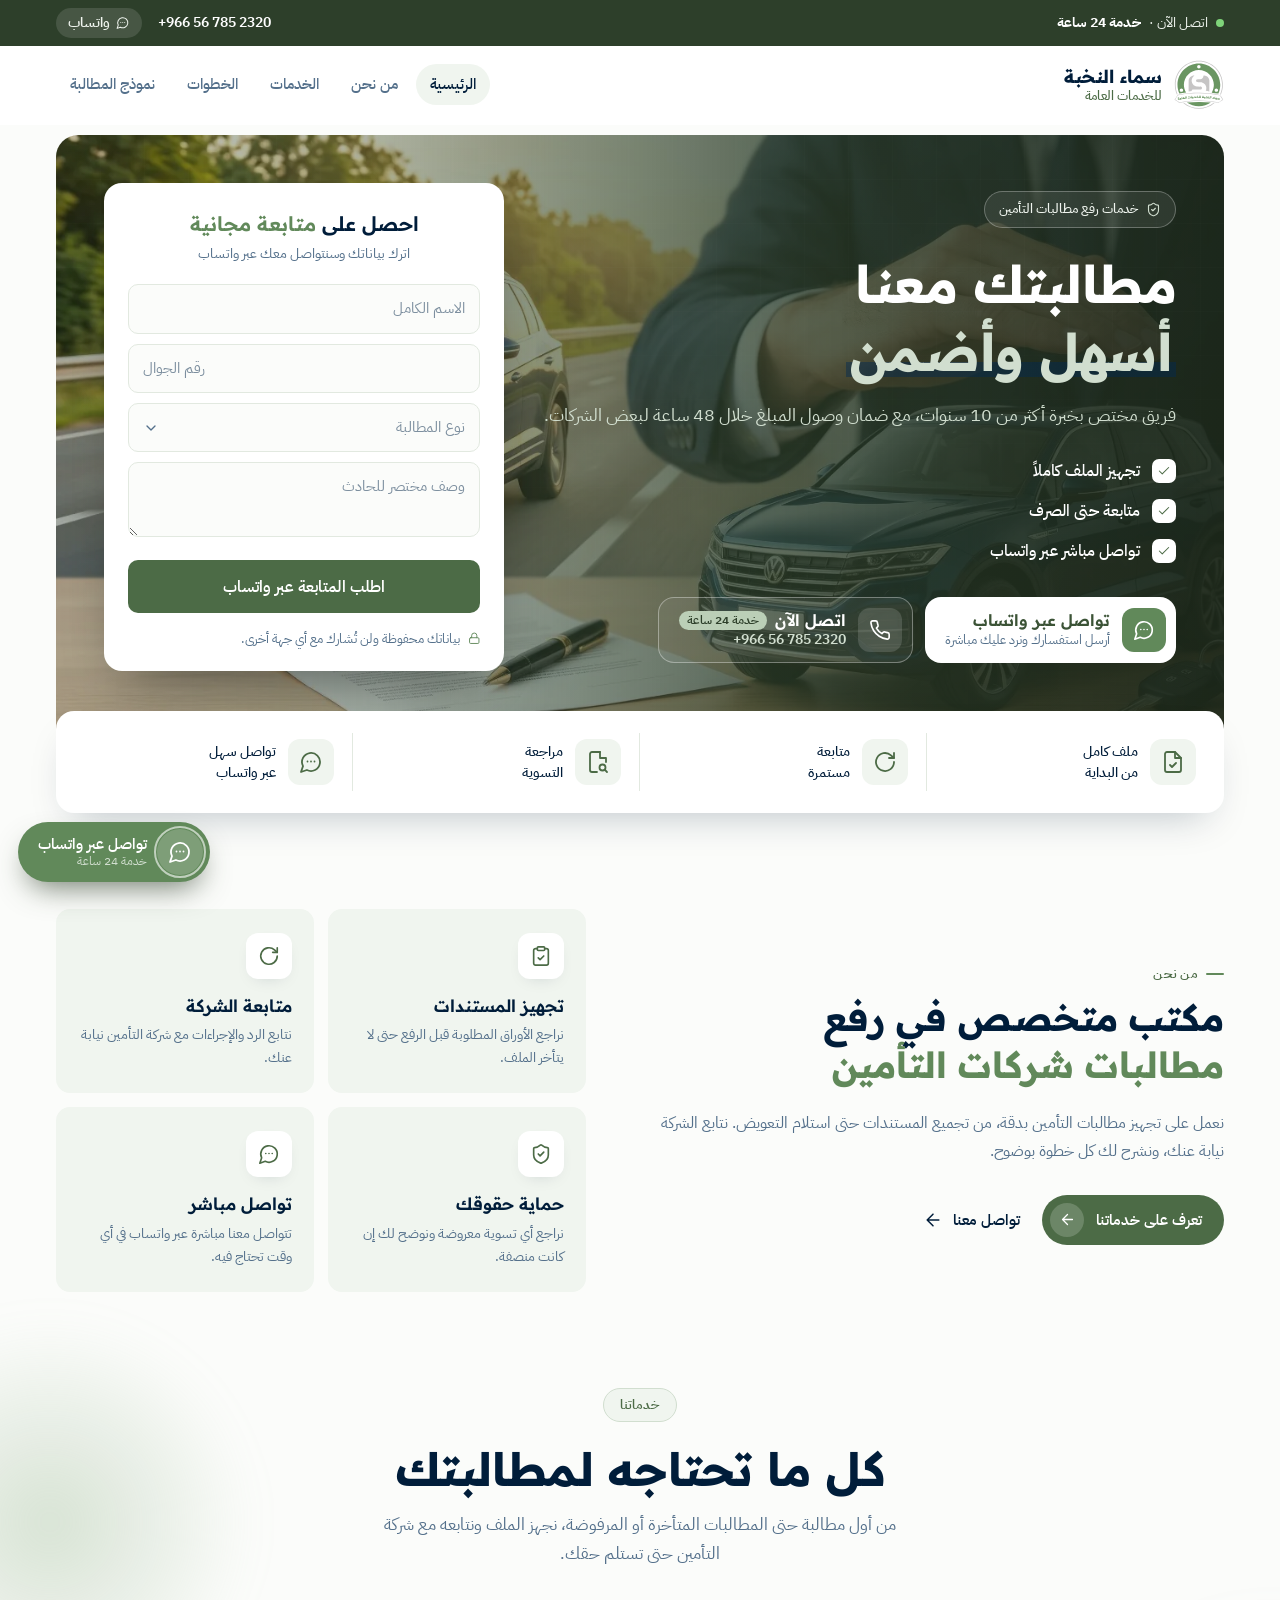
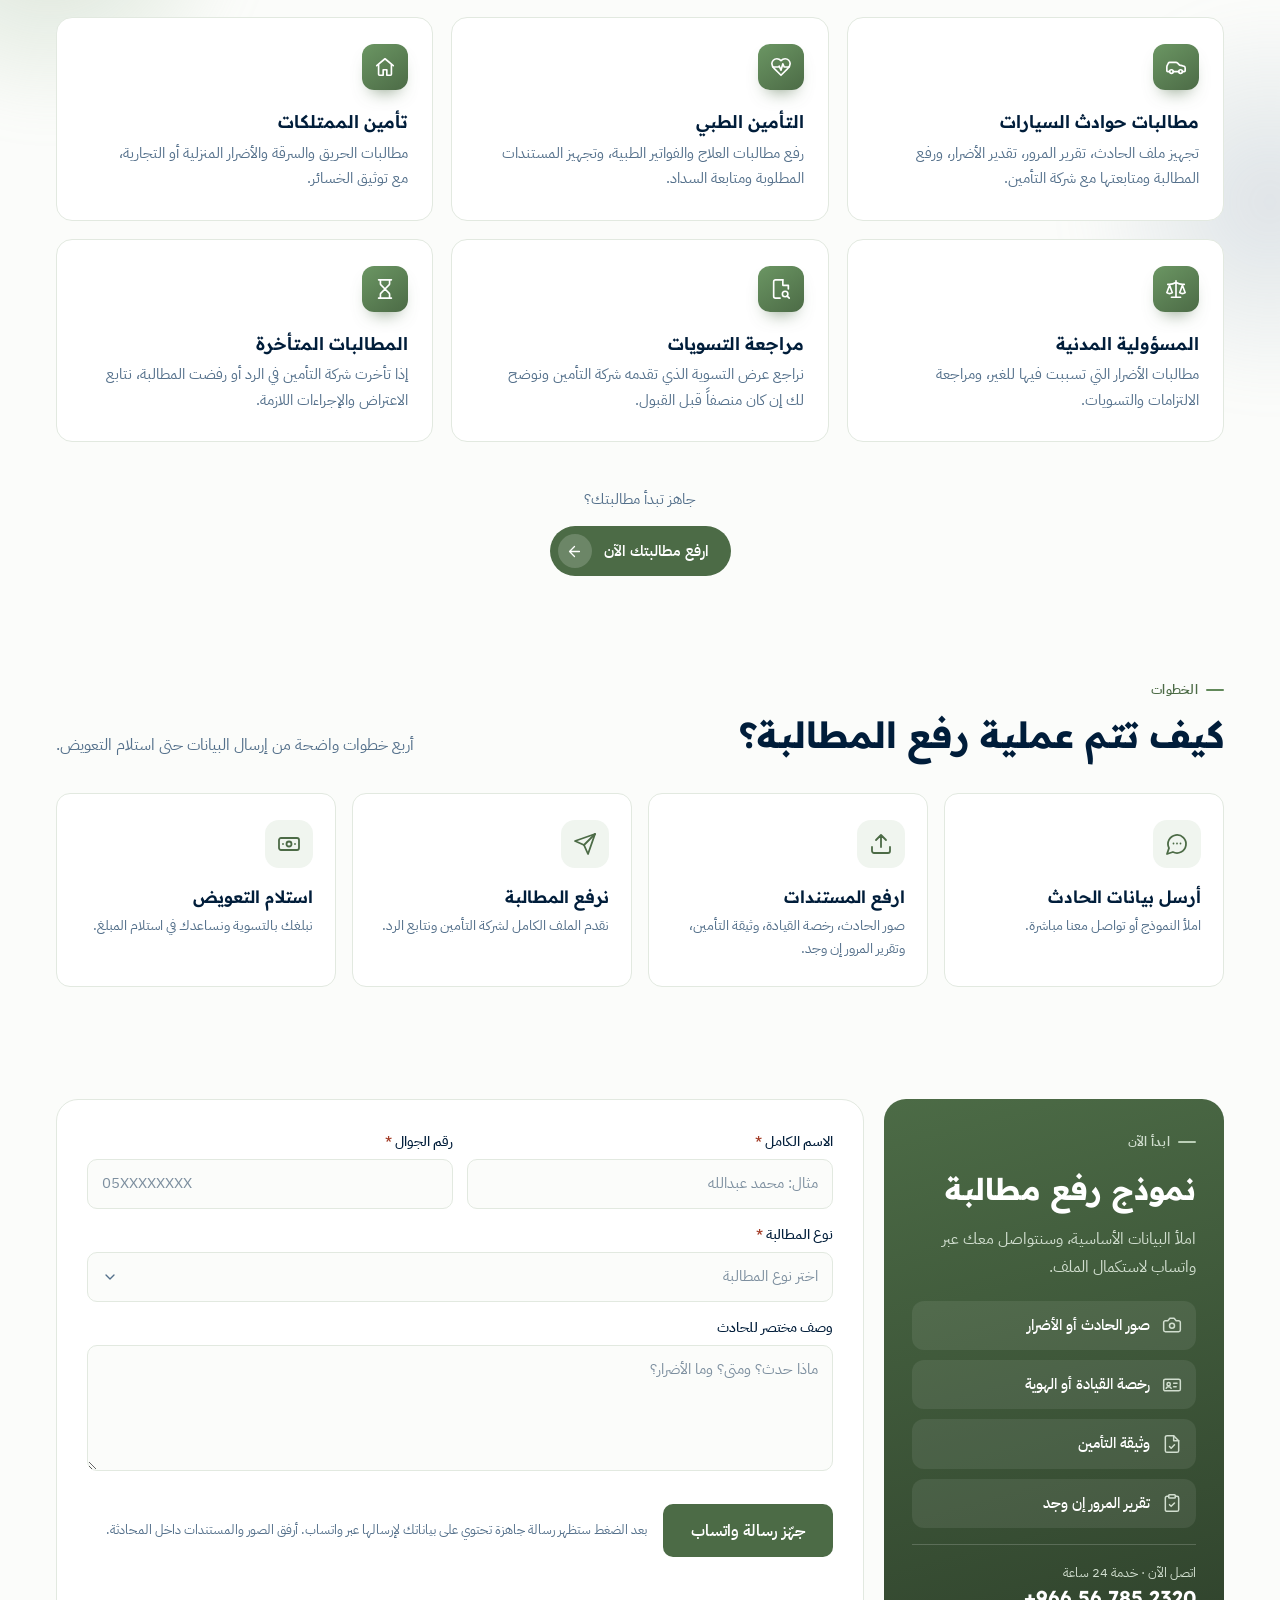
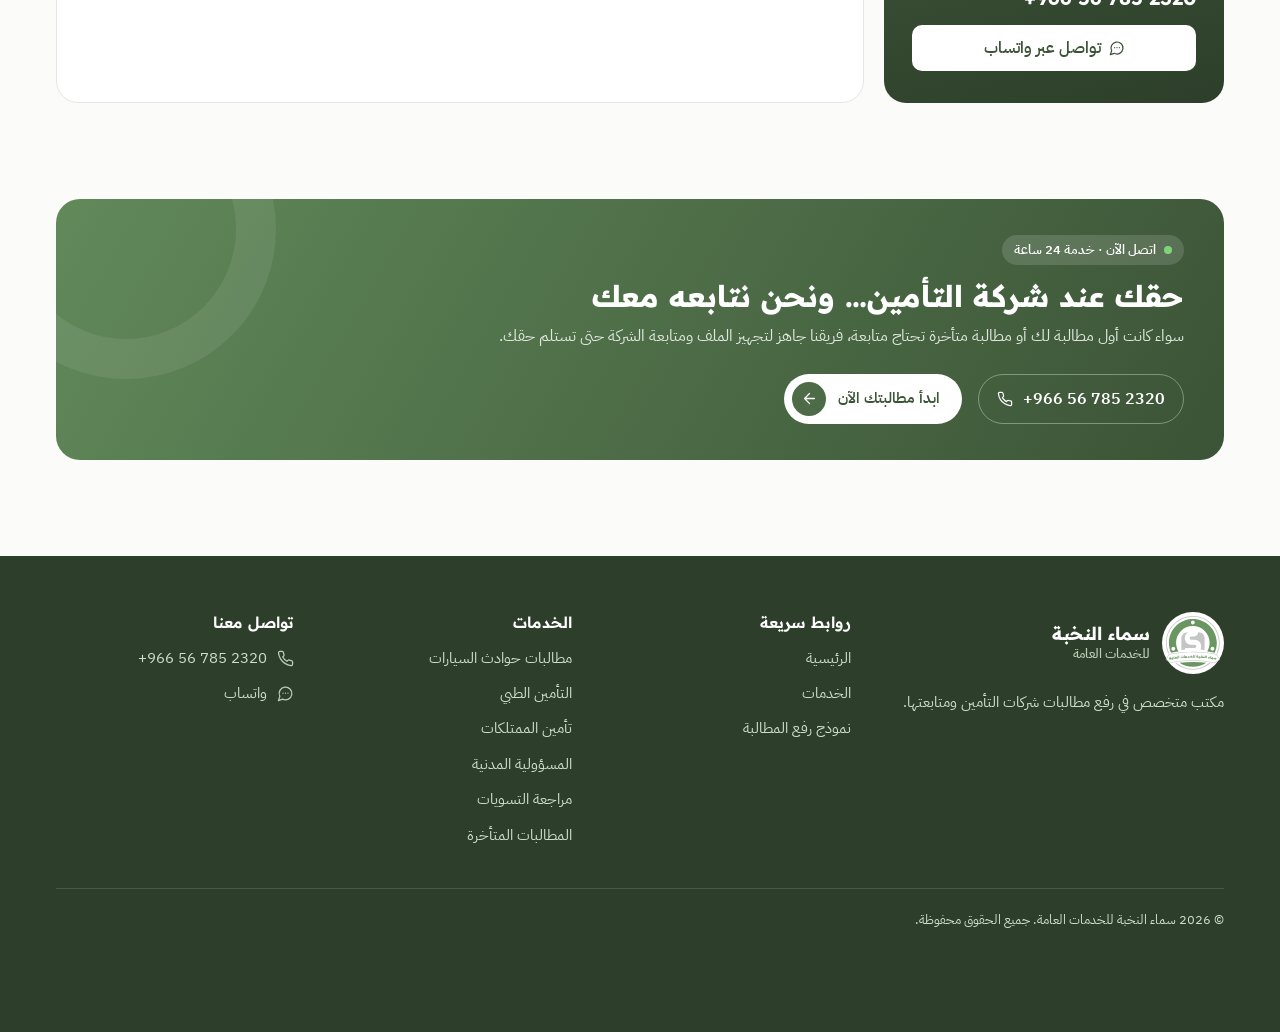
==== commit 94e470d8: "Refine hero section text for clarity and conciseness" ====
--- a/index.html
+++ b/index.html
@@ -116,7 +116,7 @@
           <div class="hero-copy">
             <span class="chip"><svg class="icon"><use href="#i-shield"/></svg>خدمات رفع مطالبات التأمين</span>
             <h1>مطالبتك معنا <span class="hl">أسهل وأضمن</span></h1>
-            <p class="hero-sub">نجهز ملف المطالبة كاملاً، ونرفعه لشركة التأمين، ونتابعه معك حتى تستلم حقك.<br>فريق مختص بخبرة أكثر من 10 سنوات، مع ضمان وصول المبلغ خلال 48 ساعة لبعض الشركات.</p>
+            <p class="hero-sub">فريق مختص بخبرة أكثر من 10 سنوات، مع ضمان وصول المبلغ خلال 48 ساعة لبعض الشركات.</p>
             <ul class="checks">
               <li><span class="tick"><svg class="icon"><use href="#i-check"/></svg></span>تجهيز الملف كاملاً</li>
               <li><span class="tick"><svg class="icon"><use href="#i-check"/></svg></span>متابعة حتى الصرف</li>
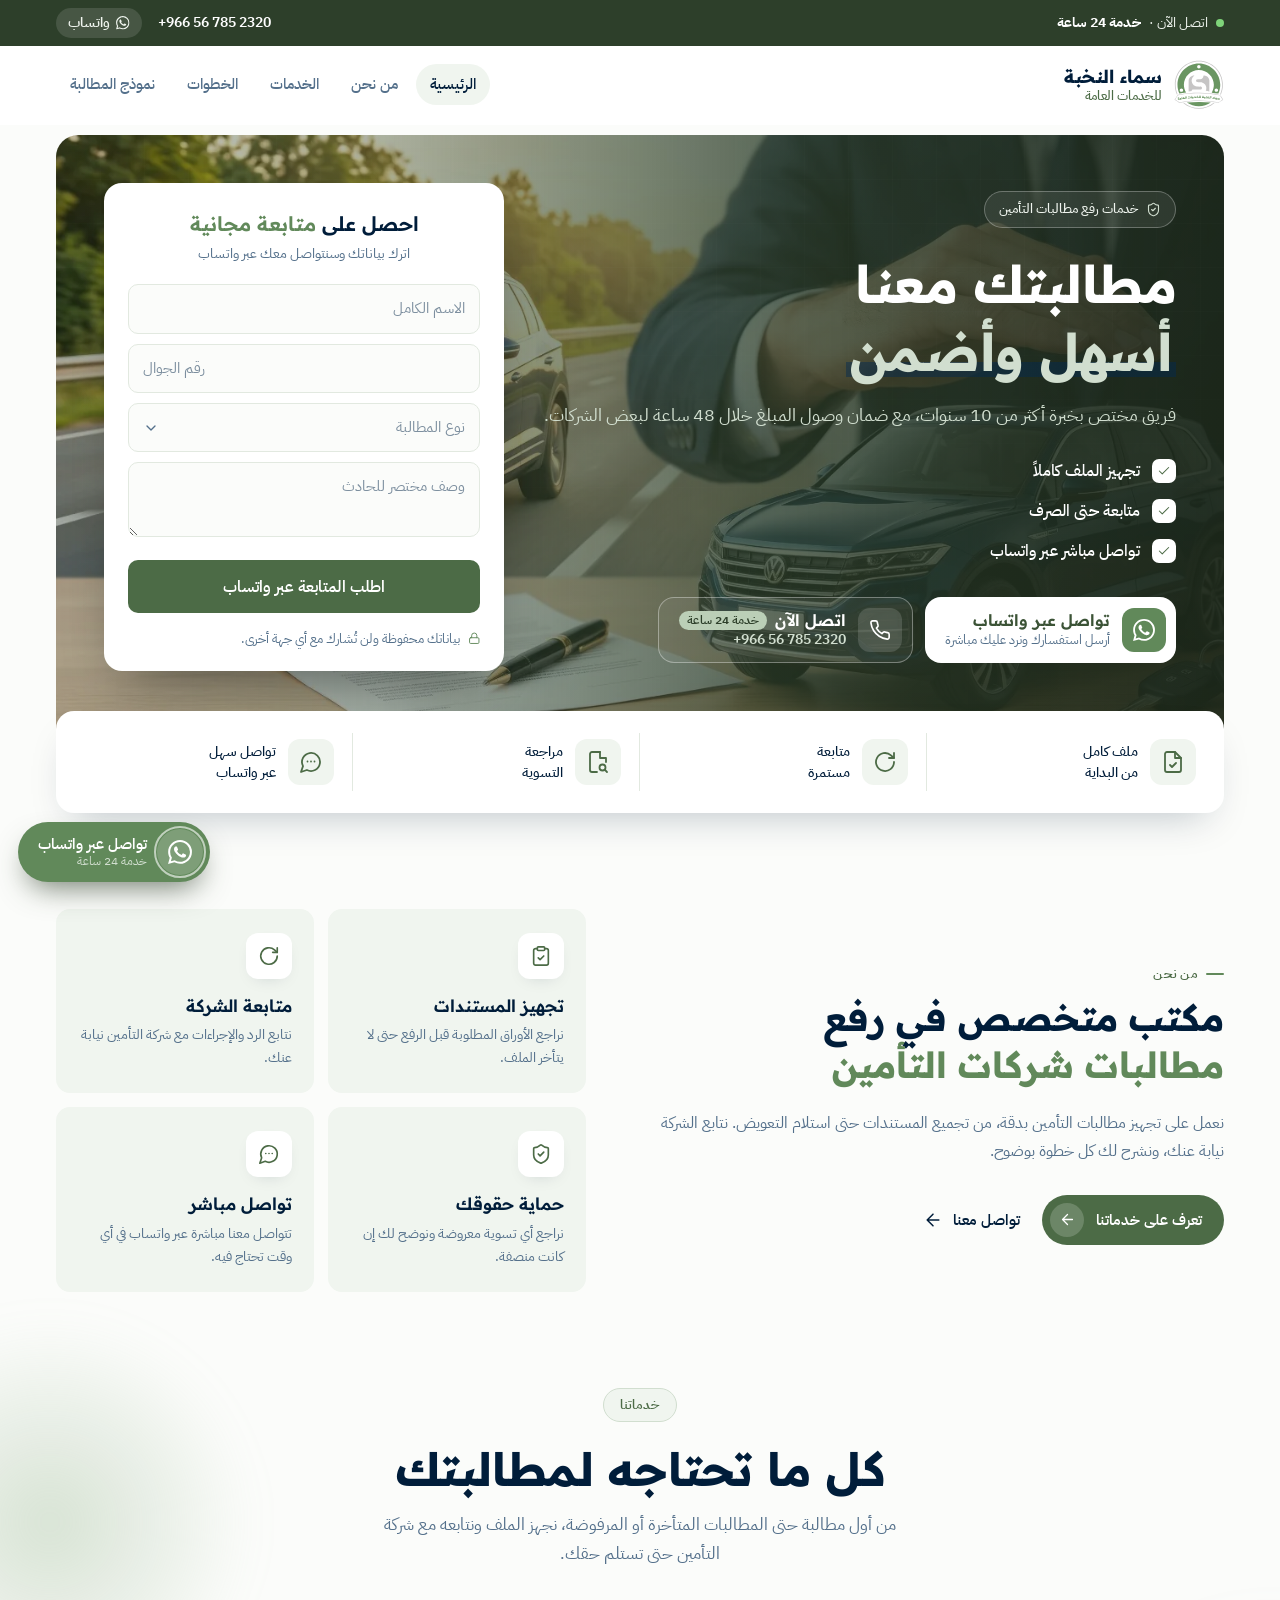
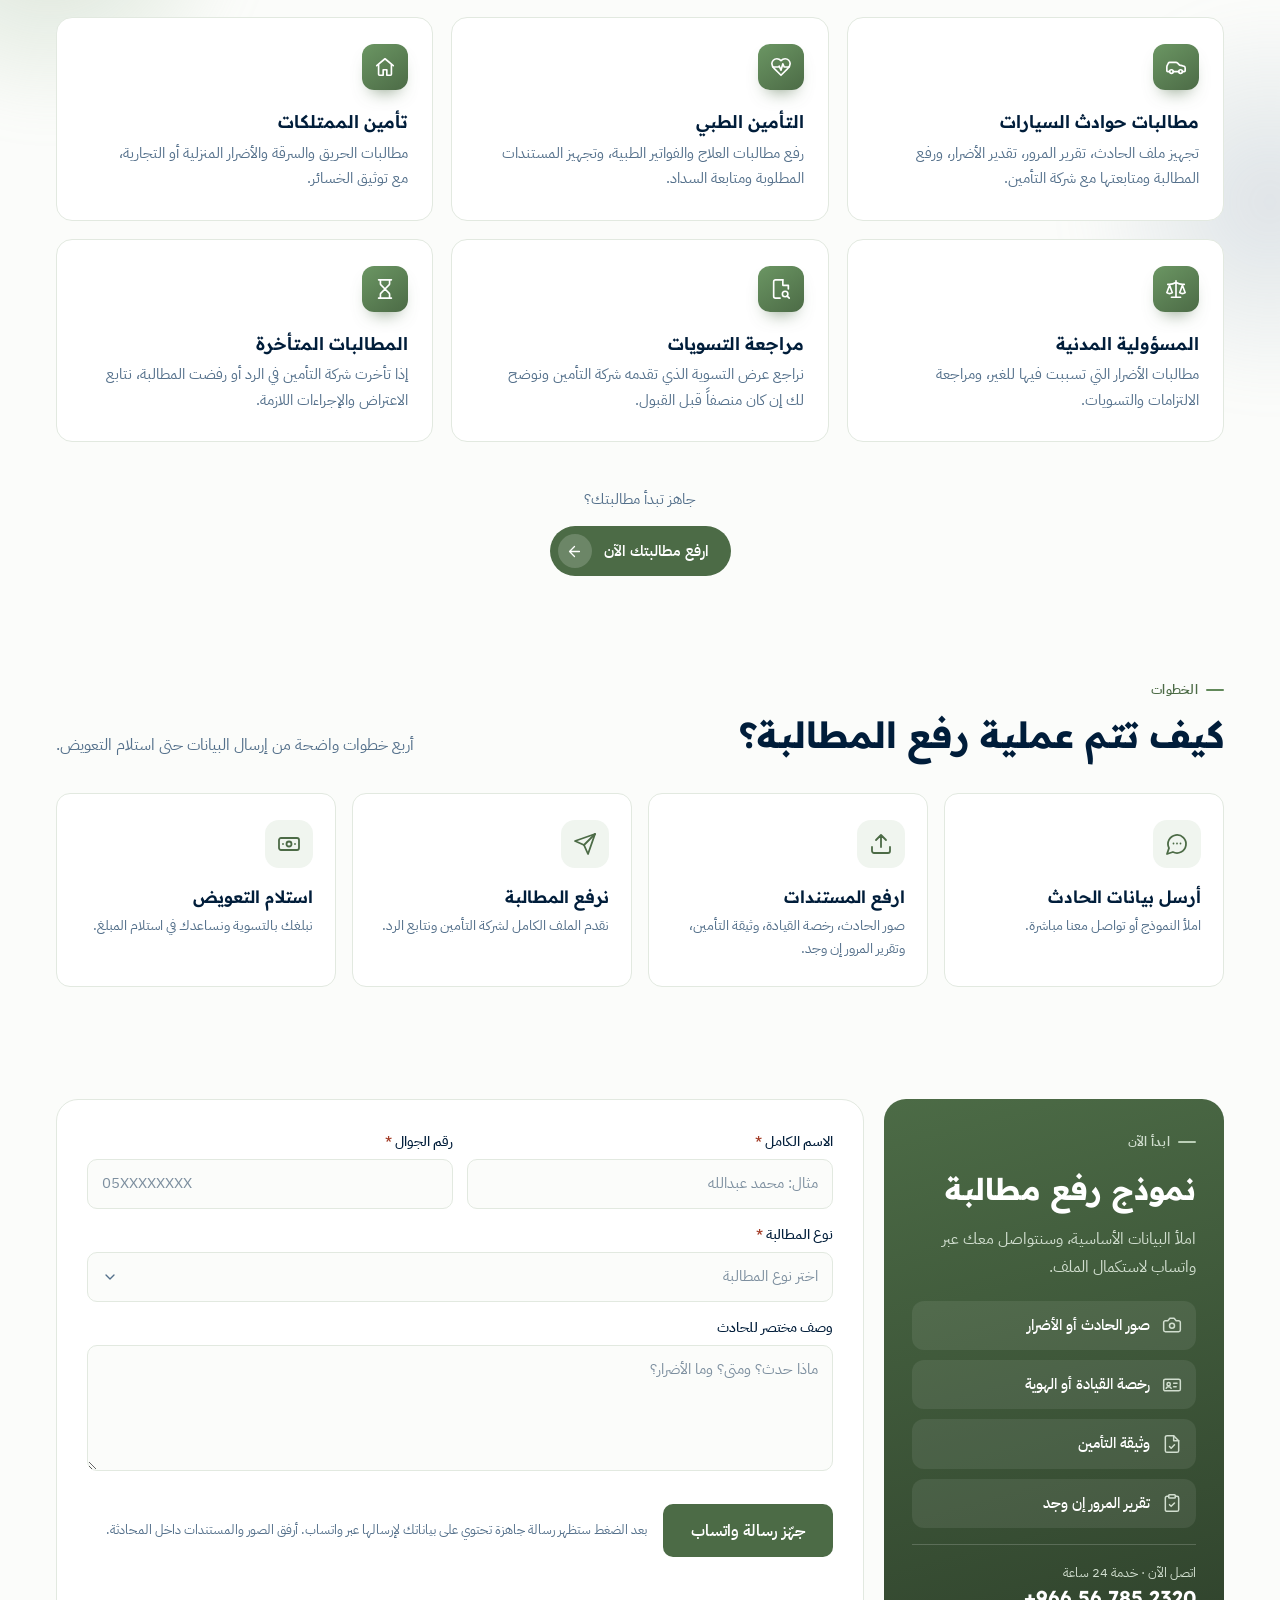
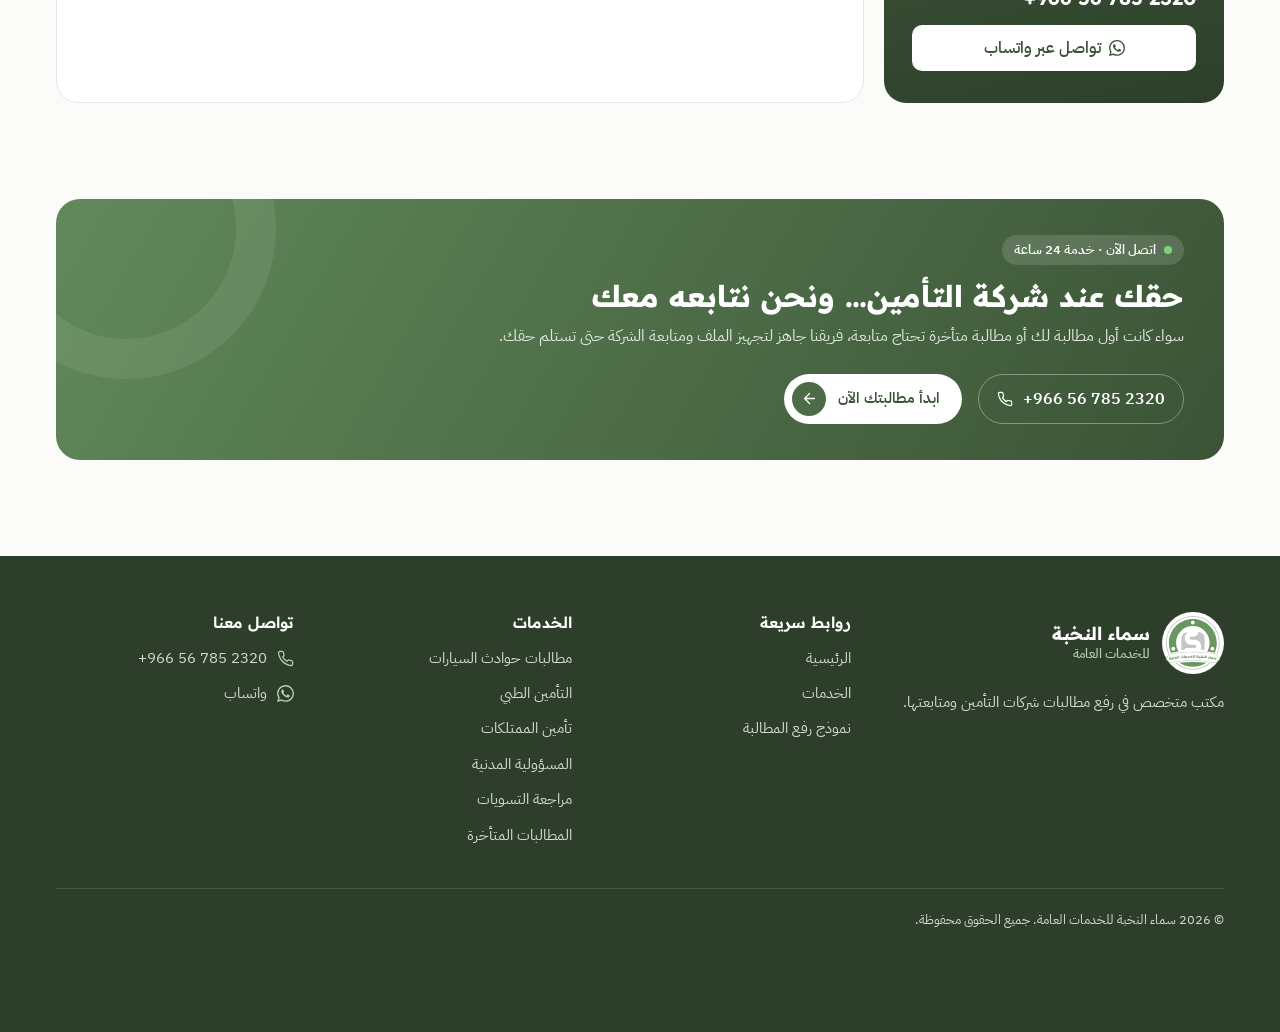
==== commit 51e0cbca: "Fix mobile footer layout and use WhatsApp icon on WhatsApp links" ====
--- a/index.html
+++ b/index.html
@@ -61,6 +61,7 @@
     <symbol id="i-search" viewBox="0 0 24 24"><path d="M14 2H6a2 2 0 0 0-2 2v16a2 2 0 0 0 2 2h5"/><path d="M14 2v6h6M20 8v4"/><circle cx="16.5" cy="17.5" r="3"/><path d="m21 22-2.3-2.3"/></symbol>
     <symbol id="i-hourglass" viewBox="0 0 24 24"><path d="M5 22h14M5 2h14M17 22v-4.17a2 2 0 0 0-.59-1.42L12 12l-4.41 4.41A2 2 0 0 0 7 17.83V22M7 2v4.17a2 2 0 0 0 .59 1.42L12 12l4.41-4.41A2 2 0 0 0 17 6.17V2"/></symbol>
     <symbol id="i-chat" viewBox="0 0 24 24"><path d="M7.9 20A9 9 0 1 0 4 16.1L2 22Z"/><path d="M8.5 11.5h.01M12 11.5h.01M15.5 11.5h.01"/></symbol>
+    <symbol id="i-whatsapp" viewBox="0 0 24 24"><path fill="currentColor" stroke="none" d="M17.472 14.382c-.297-.149-1.758-.867-2.03-.967-.273-.099-.471-.148-.67.15-.197.297-.767.966-.94 1.164-.173.199-.347.223-.644.075-.297-.15-1.255-.463-2.39-1.475-.883-.788-1.48-1.761-1.653-2.059-.173-.297-.018-.458.13-.606.134-.133.298-.347.446-.52.149-.174.198-.298.298-.497.099-.198.05-.371-.025-.52-.075-.149-.669-1.612-.916-2.207-.242-.579-.487-.5-.669-.51-.173-.008-.371-.01-.57-.01-.198 0-.52.074-.792.372-.272.297-1.04 1.016-1.04 2.479 0 1.462 1.065 2.875 1.213 3.074.149.198 2.096 3.2 5.077 4.487.709.306 1.262.489 1.694.625.712.227 1.36.195 1.871.118.571-.085 1.758-.719 2.006-1.413.248-.694.248-1.289.173-1.413-.074-.124-.272-.198-.57-.347m-5.421 7.403h-.004a9.87 9.87 0 0 1-5.031-1.378l-.361-.214-3.741.982.998-3.648-.235-.374a9.86 9.86 0 0 1-1.51-5.26c.001-5.45 4.436-9.884 9.888-9.884 2.64 0 5.122 1.03 6.988 2.898a9.825 9.825 0 0 1 2.893 6.994c-.003 5.45-4.437 9.884-9.885 9.884m8.413-18.297A11.815 11.815 0 0 0 12.05 0C5.495 0 .16 5.335.157 11.892c0 2.096.547 4.142 1.588 5.945L.057 24l6.305-1.654a11.882 11.882 0 0 0 5.683 1.448h.005c6.554 0 11.89-5.335 11.893-11.893a11.821 11.821 0 0 0-3.48-8.413Z"/></symbol>
     <symbol id="i-file" viewBox="0 0 24 24"><path d="M14 2H6a2 2 0 0 0-2 2v16a2 2 0 0 0 2 2h12a2 2 0 0 0 2-2V8z"/><path d="M14 2v6h6M9 15l2 2 4-4"/></symbol>
     <symbol id="i-refresh" viewBox="0 0 24 24"><path d="M21 12a9 9 0 1 1-3-6.7L21 8"/><path d="M21 3v5h-5"/></symbol>
     <symbol id="i-upload" viewBox="0 0 24 24"><path d="M21 15v4a2 2 0 0 1-2 2H5a2 2 0 0 1-2-2v-4M17 8l-5-5-5 5M12 3v12"/></symbol>
@@ -76,7 +77,7 @@
     <span class="tb-live"><span class="live-dot" aria-hidden="true"></span>اتصل الآن · <b>خدمة 24 ساعة</b></span>
     <span class="tb-links">
       <a href="tel:+966567852320" class="ltr">+966 56 785 2320</a>
-      <a href="https://wa.me/966567852320" target="_blank" rel="noopener" class="tb-wa"><svg class="icon"><use href="#i-chat"/></svg>واتساب</a>
+      <a href="https://wa.me/966567852320" target="_blank" rel="noopener" class="tb-wa"><svg class="icon"><use href="#i-whatsapp"/></svg>واتساب</a>
     </span>
   </div>
 </div>
@@ -124,7 +125,7 @@
             </ul>
             <div class="hero-actions">
               <a class="ha ha-wa" href="https://wa.me/966567852320" target="_blank" rel="noopener">
-                <span class="ha-ico"><svg class="icon"><use href="#i-chat"/></svg></span>
+                <span class="ha-ico"><svg class="icon"><use href="#i-whatsapp"/></svg></span>
                 <span class="ha-txt"><b>تواصل عبر واتساب</b><small>أرسل استفسارك ونرد عليك مباشرة</small></span>
               </a>
               <a class="ha ha-call" href="tel:+966567852320">
@@ -254,7 +255,7 @@
         <div class="side-contact">
           <small>اتصل الآن · خدمة 24 ساعة</small>
           <b>+966 56 785 2320</b>
-          <a class="side-wa" href="https://wa.me/966567852320" target="_blank" rel="noopener"><svg class="icon"><use href="#i-chat"/></svg>تواصل عبر واتساب</a>
+          <a class="side-wa" href="https://wa.me/966567852320" target="_blank" rel="noopener"><svg class="icon"><use href="#i-whatsapp"/></svg>تواصل عبر واتساب</a>
         </div>
       </aside>
 
@@ -332,7 +333,7 @@
         <h3>تواصل معنا</h3>
         <ul class="contact">
           <li><svg class="icon"><use href="#i-phone"/></svg><span class="ltr">+966 56 785 2320</span></li>
-          <li><svg class="icon"><use href="#i-chat"/></svg><a href="https://wa.me/966567852320" target="_blank" rel="noopener">واتساب</a></li>
+          <li><svg class="icon"><use href="#i-whatsapp"/></svg><a href="https://wa.me/966567852320" target="_blank" rel="noopener">واتساب</a></li>
         </ul>
       </div>
     </div>
@@ -343,7 +344,7 @@
 </footer>
 
 <a class="wa-float" href="https://wa.me/966567852320" target="_blank" rel="noopener" aria-label="تواصل عبر واتساب - خدمة 24 ساعة">
-  <span class="wf-ico"><svg class="icon"><use href="#i-chat"/></svg></span>
+  <span class="wf-ico"><svg class="icon"><use href="#i-whatsapp"/></svg></span>
   <span class="wf-txt"><b>تواصل عبر واتساب</b><small>خدمة 24 ساعة</small></span>
 </a>
 
--- a/styles.css
+++ b/styles.css
@@ -350,8 +350,6 @@
 .ghost{flex:1;border:1px solid var(--line);background:var(--surface);border-radius:var(--r-sm);padding:11px 14px;font-weight:500;cursor:pointer;color:var(--ink)}
 .ghost:hover{border-color:var(--g300)}
 
-.foot{grid-template-columns:minmax(0,1.4fr) repeat(3,minmax(0,1fr))}
-
 @media (max-width:920px){
   .services-grid{grid-template-columns:repeat(2,minmax(0,1fr))}
   .claim{grid-template-columns:minmax(0,1fr)}
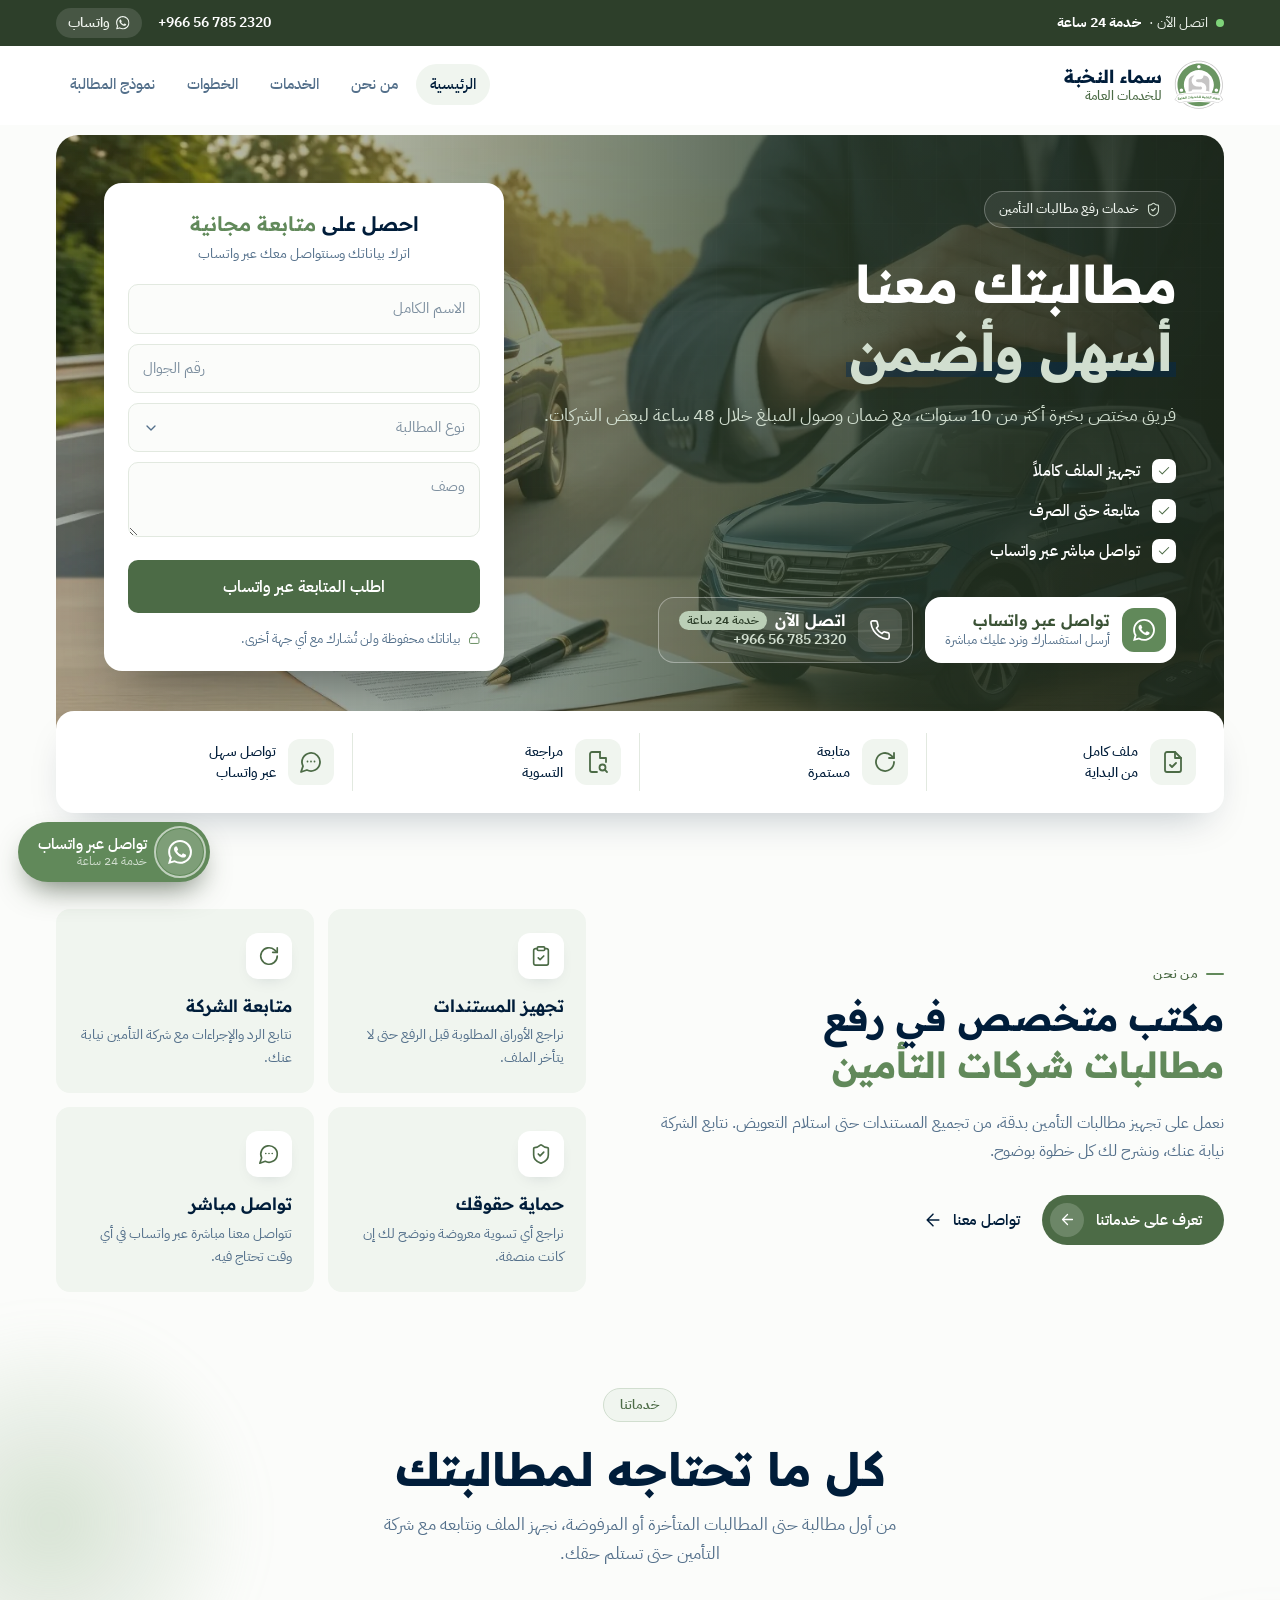
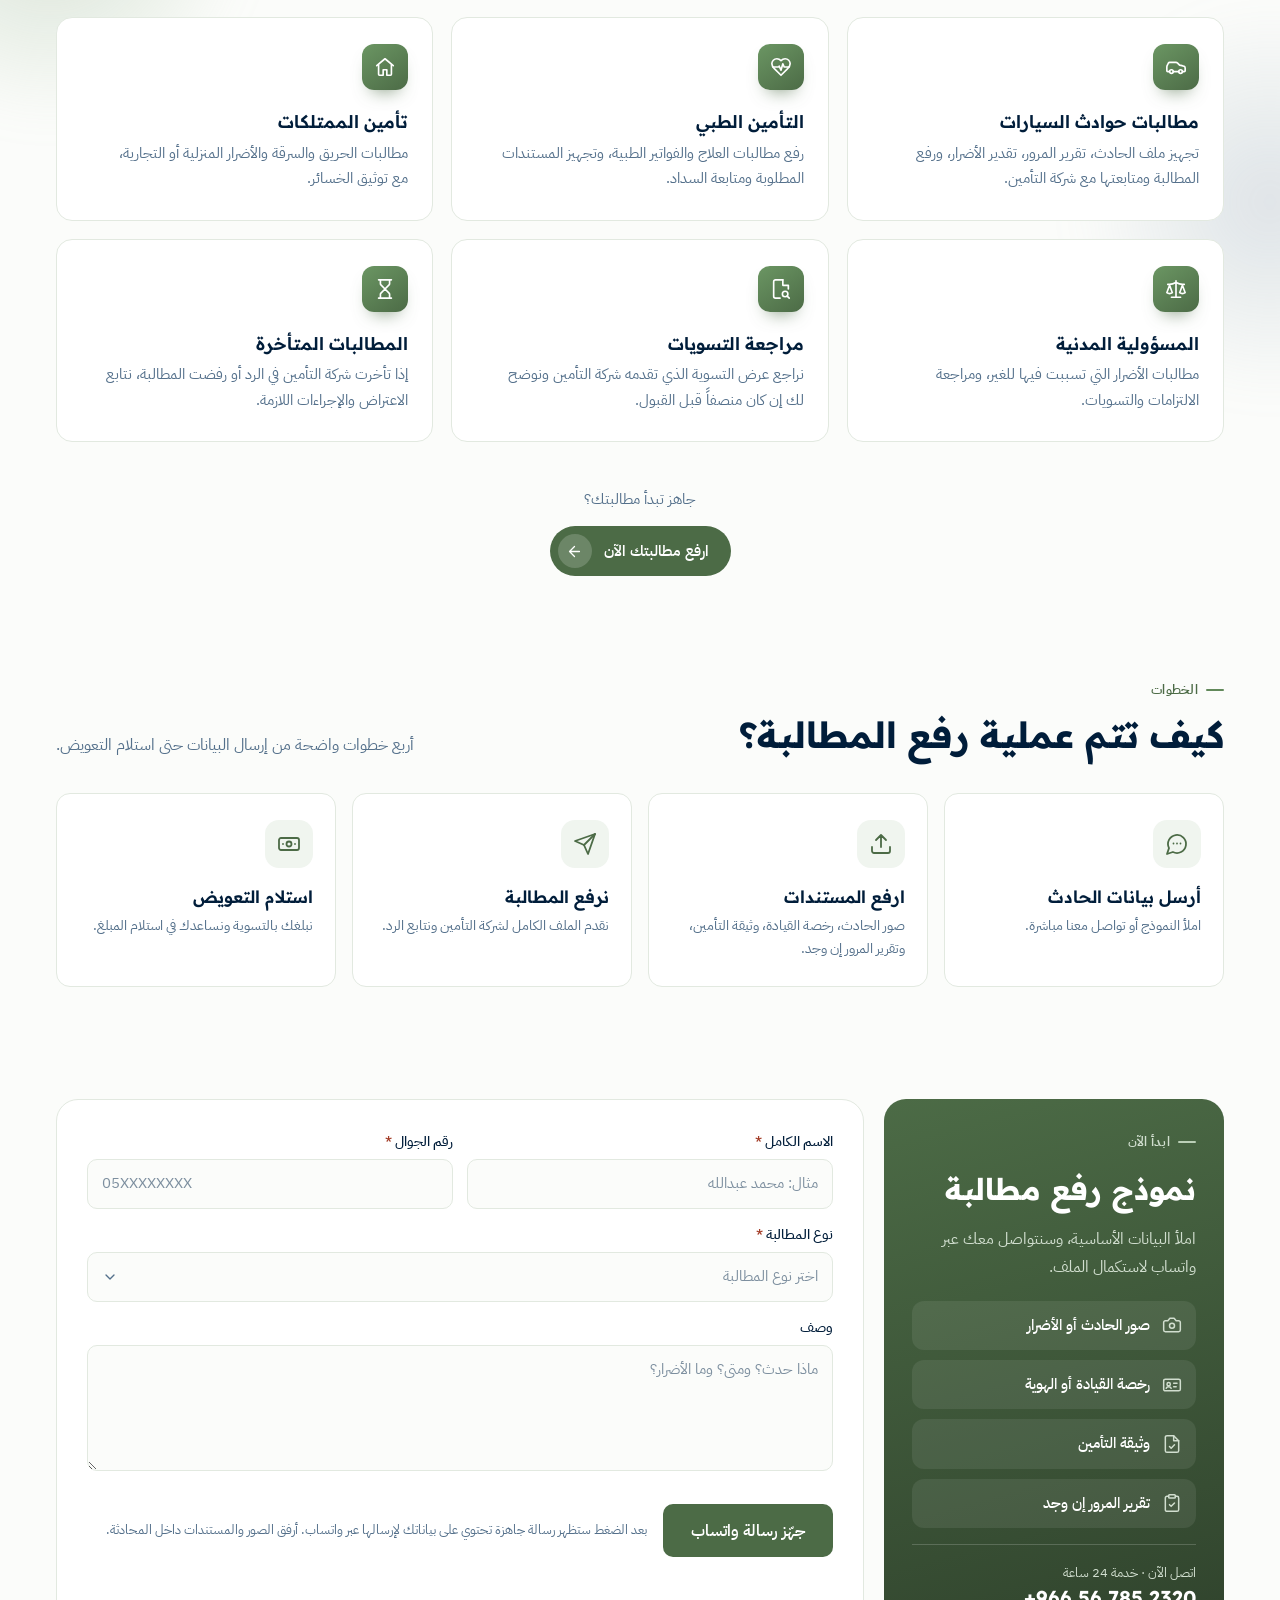
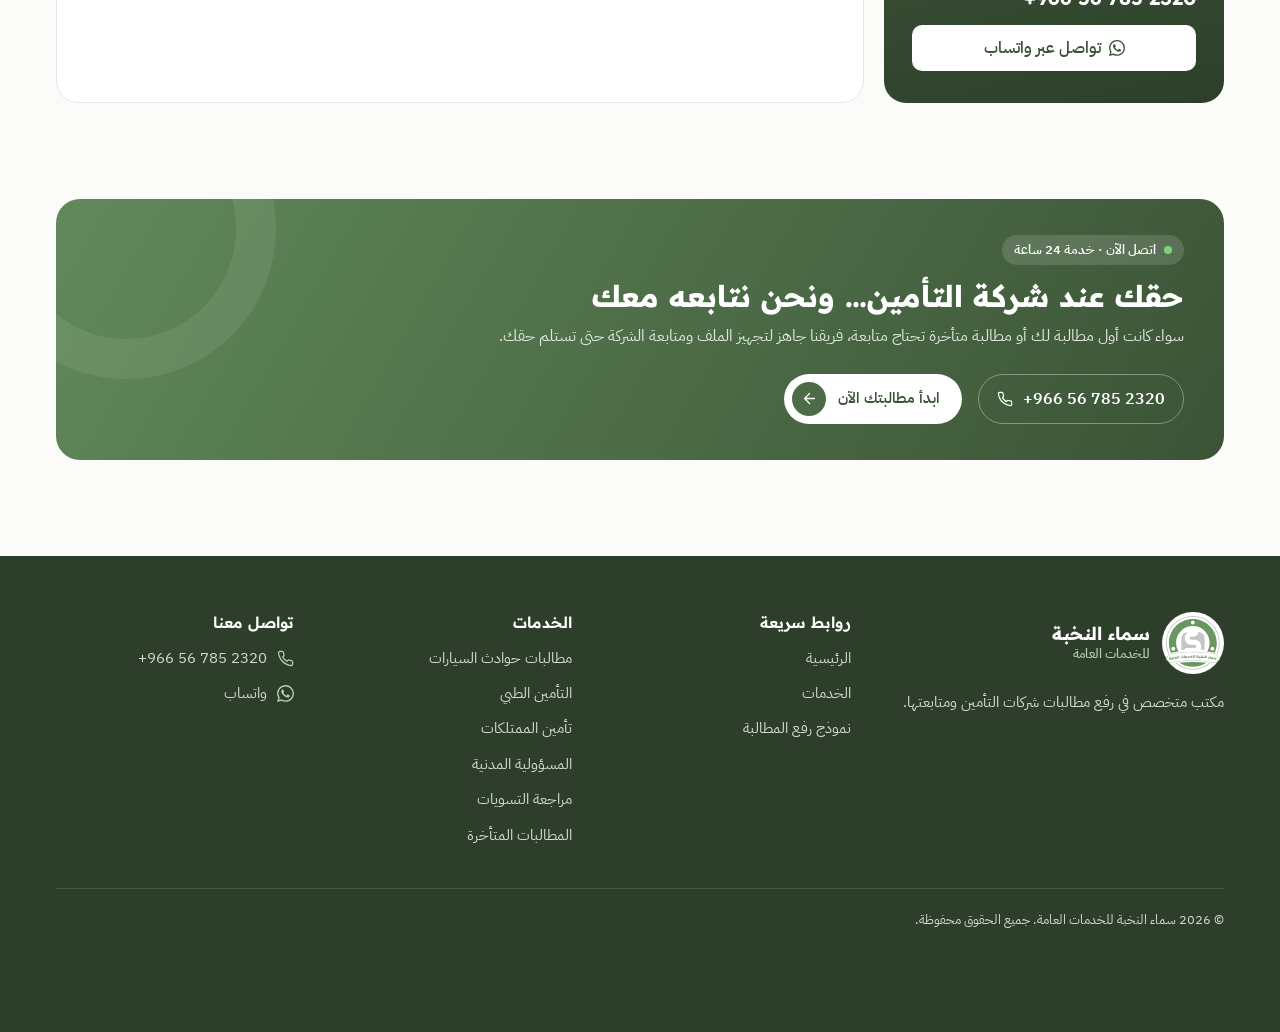
==== commit 5f8b344e: "Simplify incident description labels for clarity" ====
--- a/index.html
+++ b/index.html
@@ -155,8 +155,8 @@
                   </select>
                 </div>
                 <div class="field">
-                  <label for="h-desc">وصف مختصر للحادث</label>
-                  <textarea id="h-desc" rows="2" placeholder="وصف مختصر للحادث"></textarea>
+                  <label for="h-desc">وصف</label>
+                  <textarea id="h-desc" rows="2" placeholder="وصف"></textarea>
                 </div>
                 <button class="submit" type="submit">اطلب المتابعة عبر واتساب</button>
                 <p class="privacy"><svg class="icon"><use href="#i-lock"/></svg>بياناتك محفوظة ولن تُشارك مع أي جهة أخرى.</p>
@@ -278,7 +278,7 @@
                 </select>
               </div>
               <div class="field full">
-                <label class="vis" for="c-desc">وصف مختصر للحادث</label>
+                <label class="vis" for="c-desc">وصف</label>
                 <textarea id="c-desc" rows="4" placeholder="ماذا حدث؟ ومتى؟ وما الأضرار؟"></textarea>
               </div>
             </div>
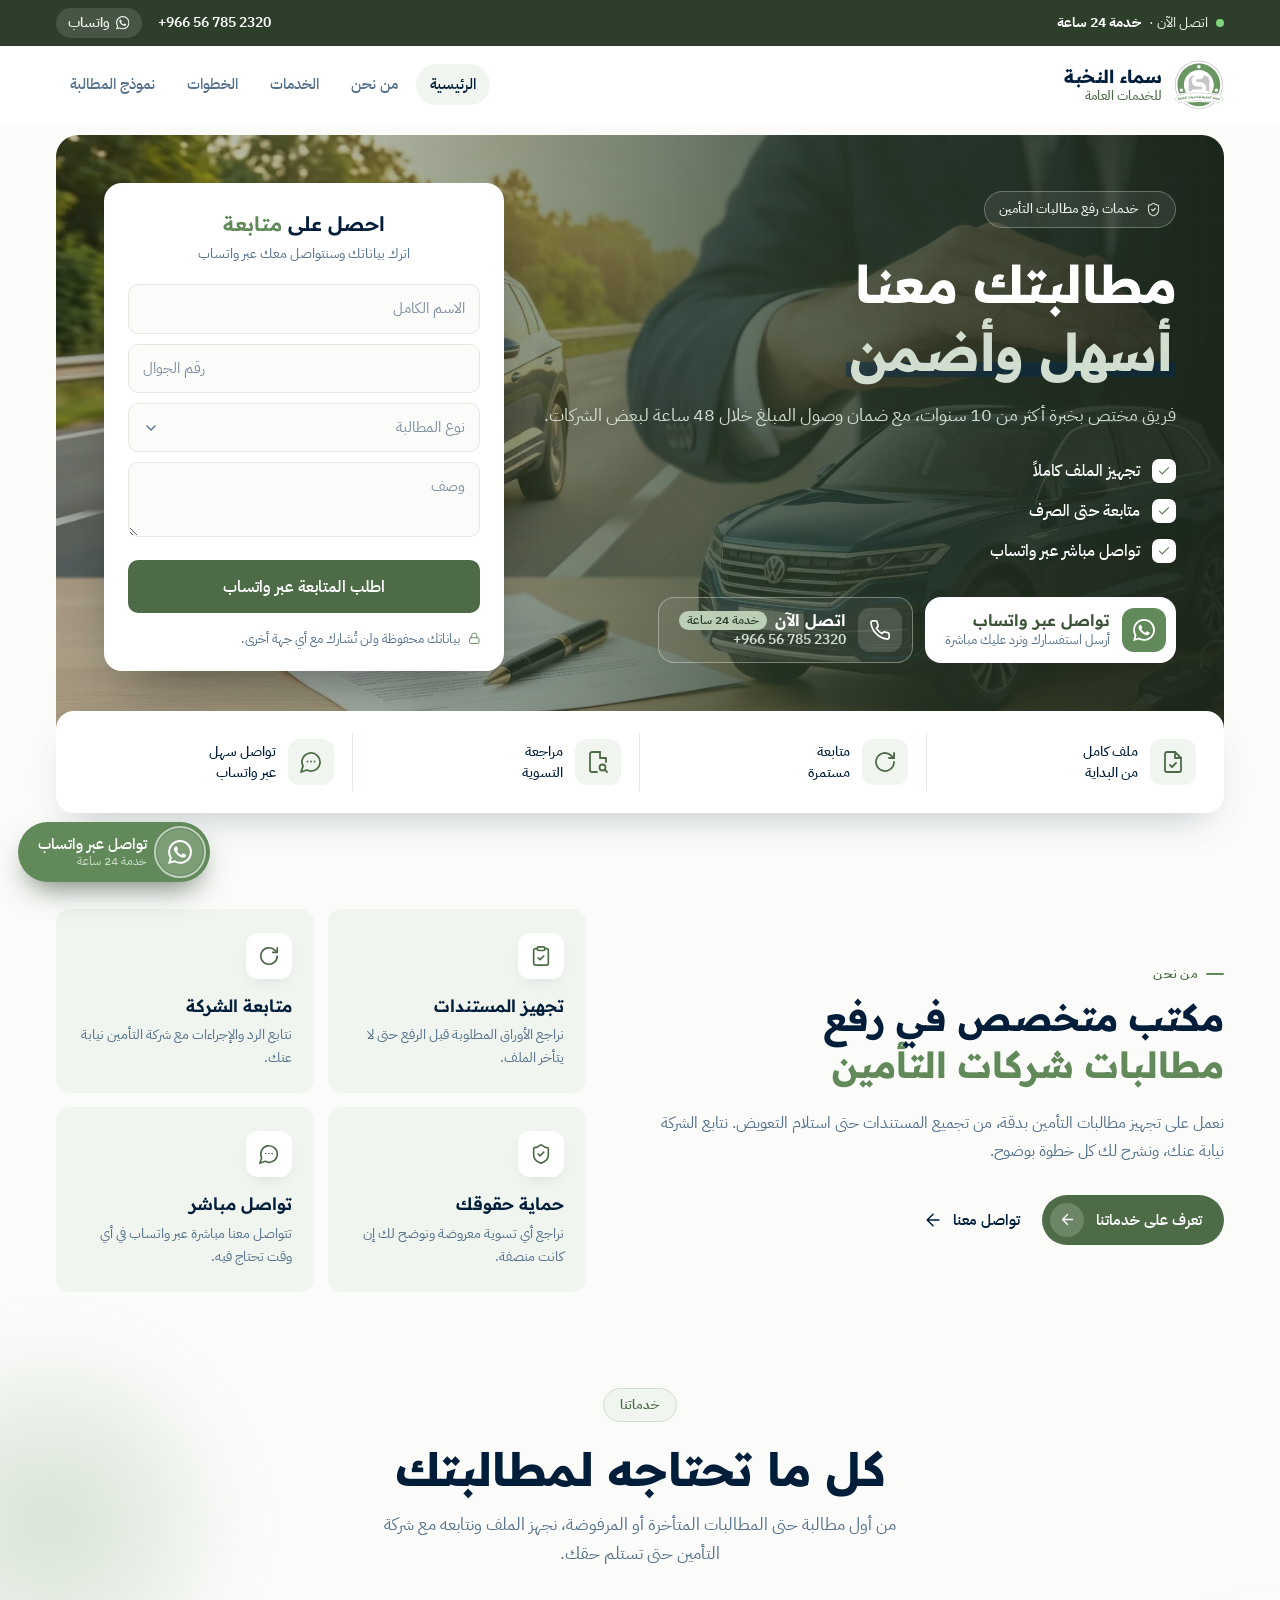
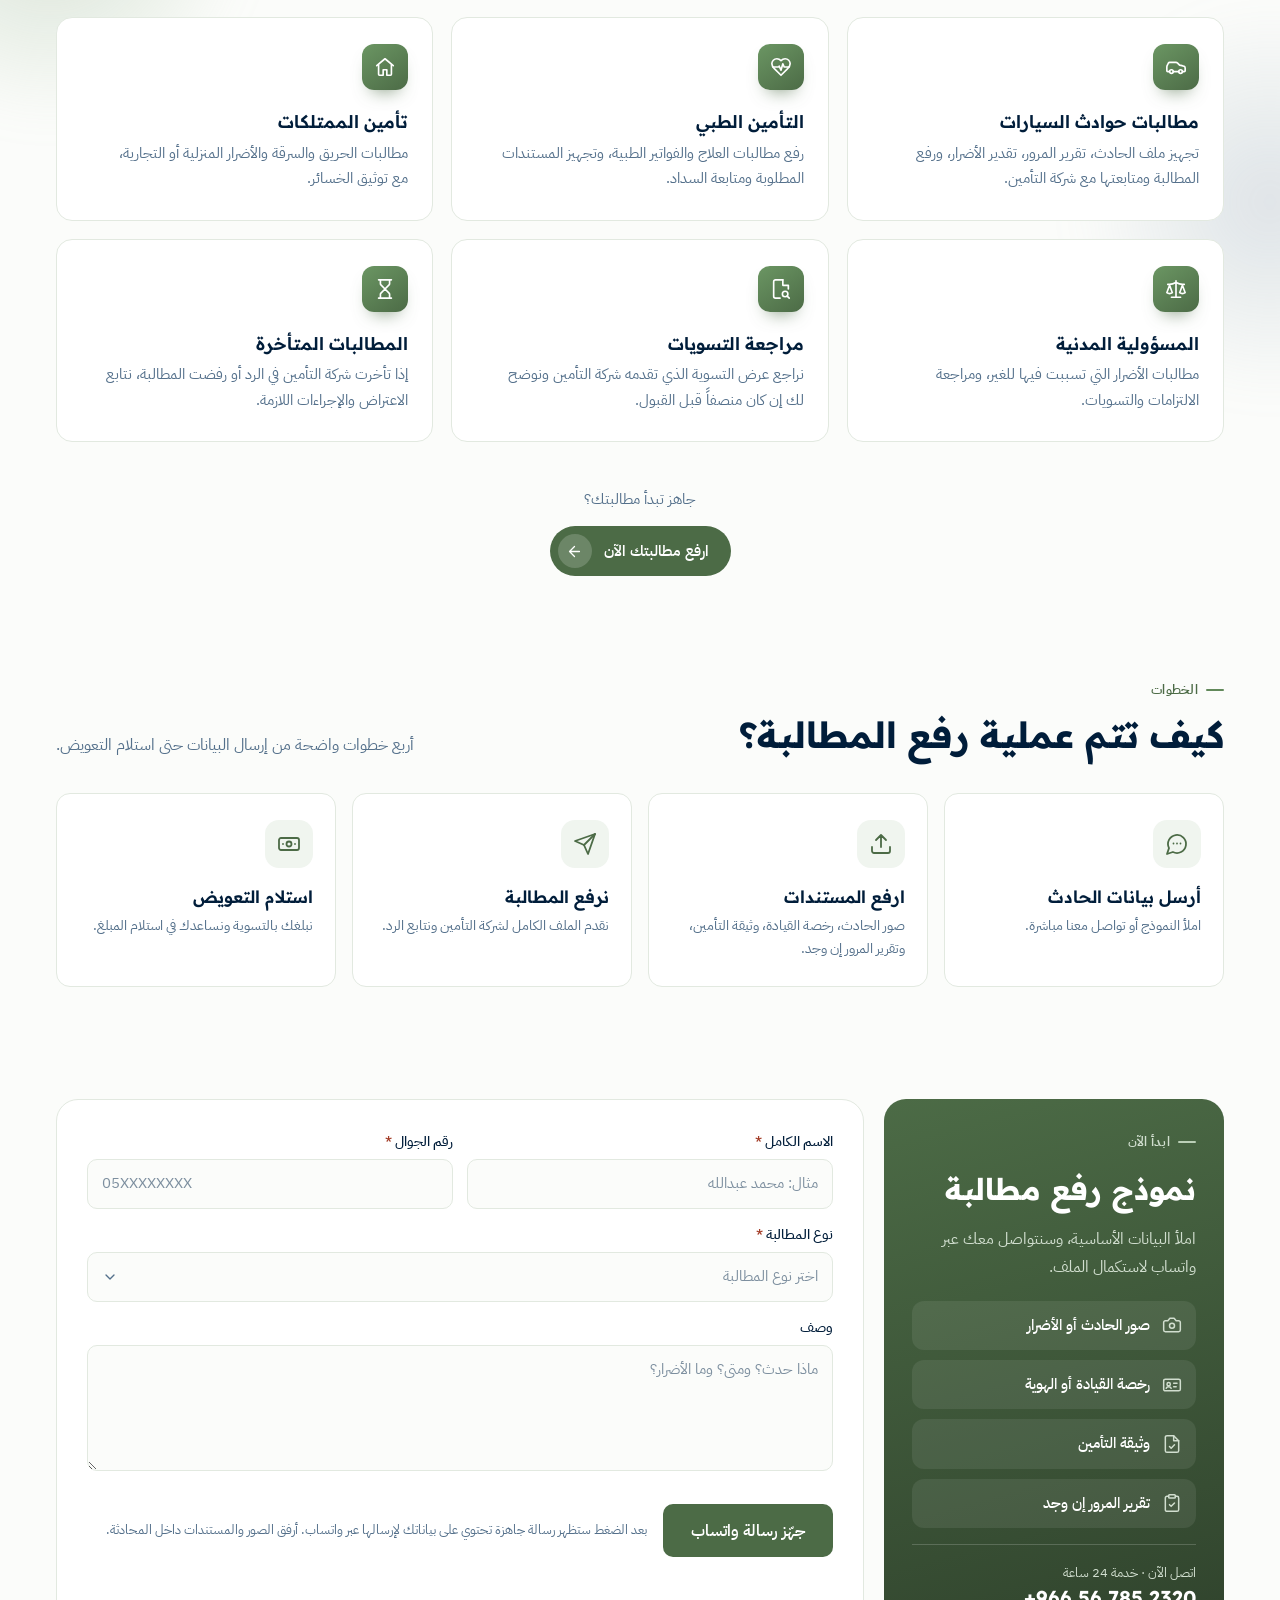
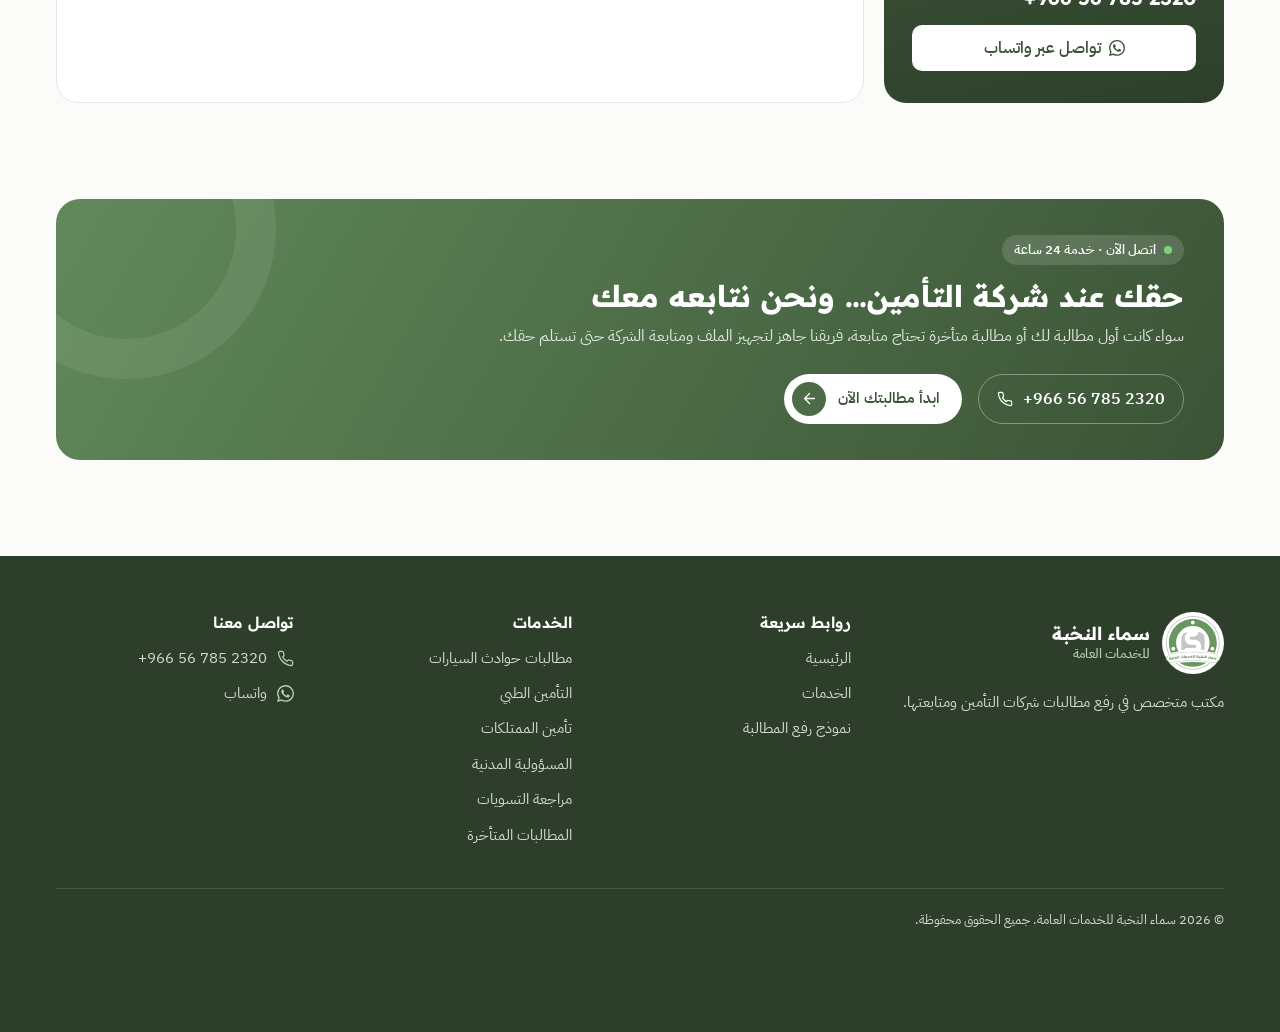
==== commit 81063d18: "Remove 'free' wording from follow-up form and WhatsApp message" ====
--- a/index.html
+++ b/index.html
@@ -137,7 +137,7 @@
 
           <div class="quote" id="quote">
             <div id="quoteForm">
-              <h2>احصل على <span class="hl">متابعة مجانية</span></h2>
+              <h2>احصل على <span class="hl">متابعة</span></h2>
               <p class="quote-sub">اترك بياناتك وسنتواصل معك عبر واتساب</p>
               <form id="heroForm" novalidate>
                 <div class="field" data-req="name">
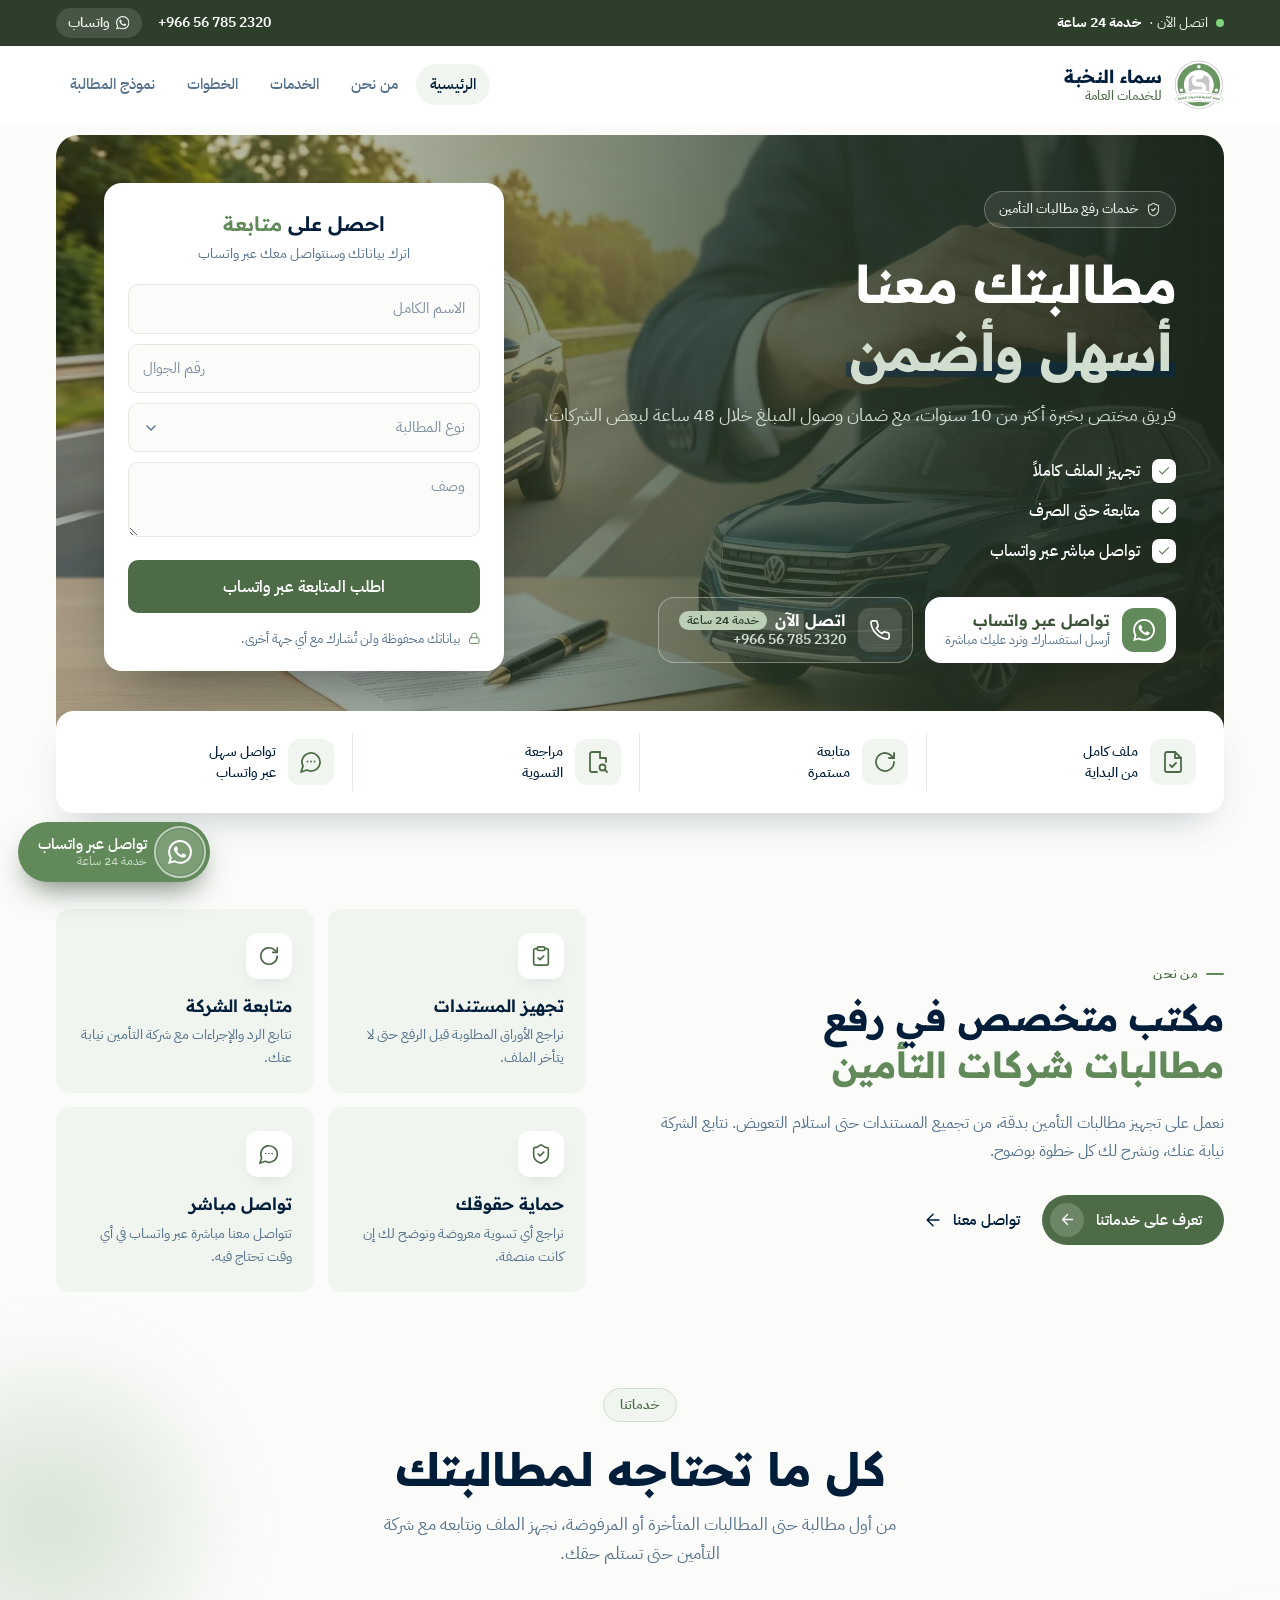
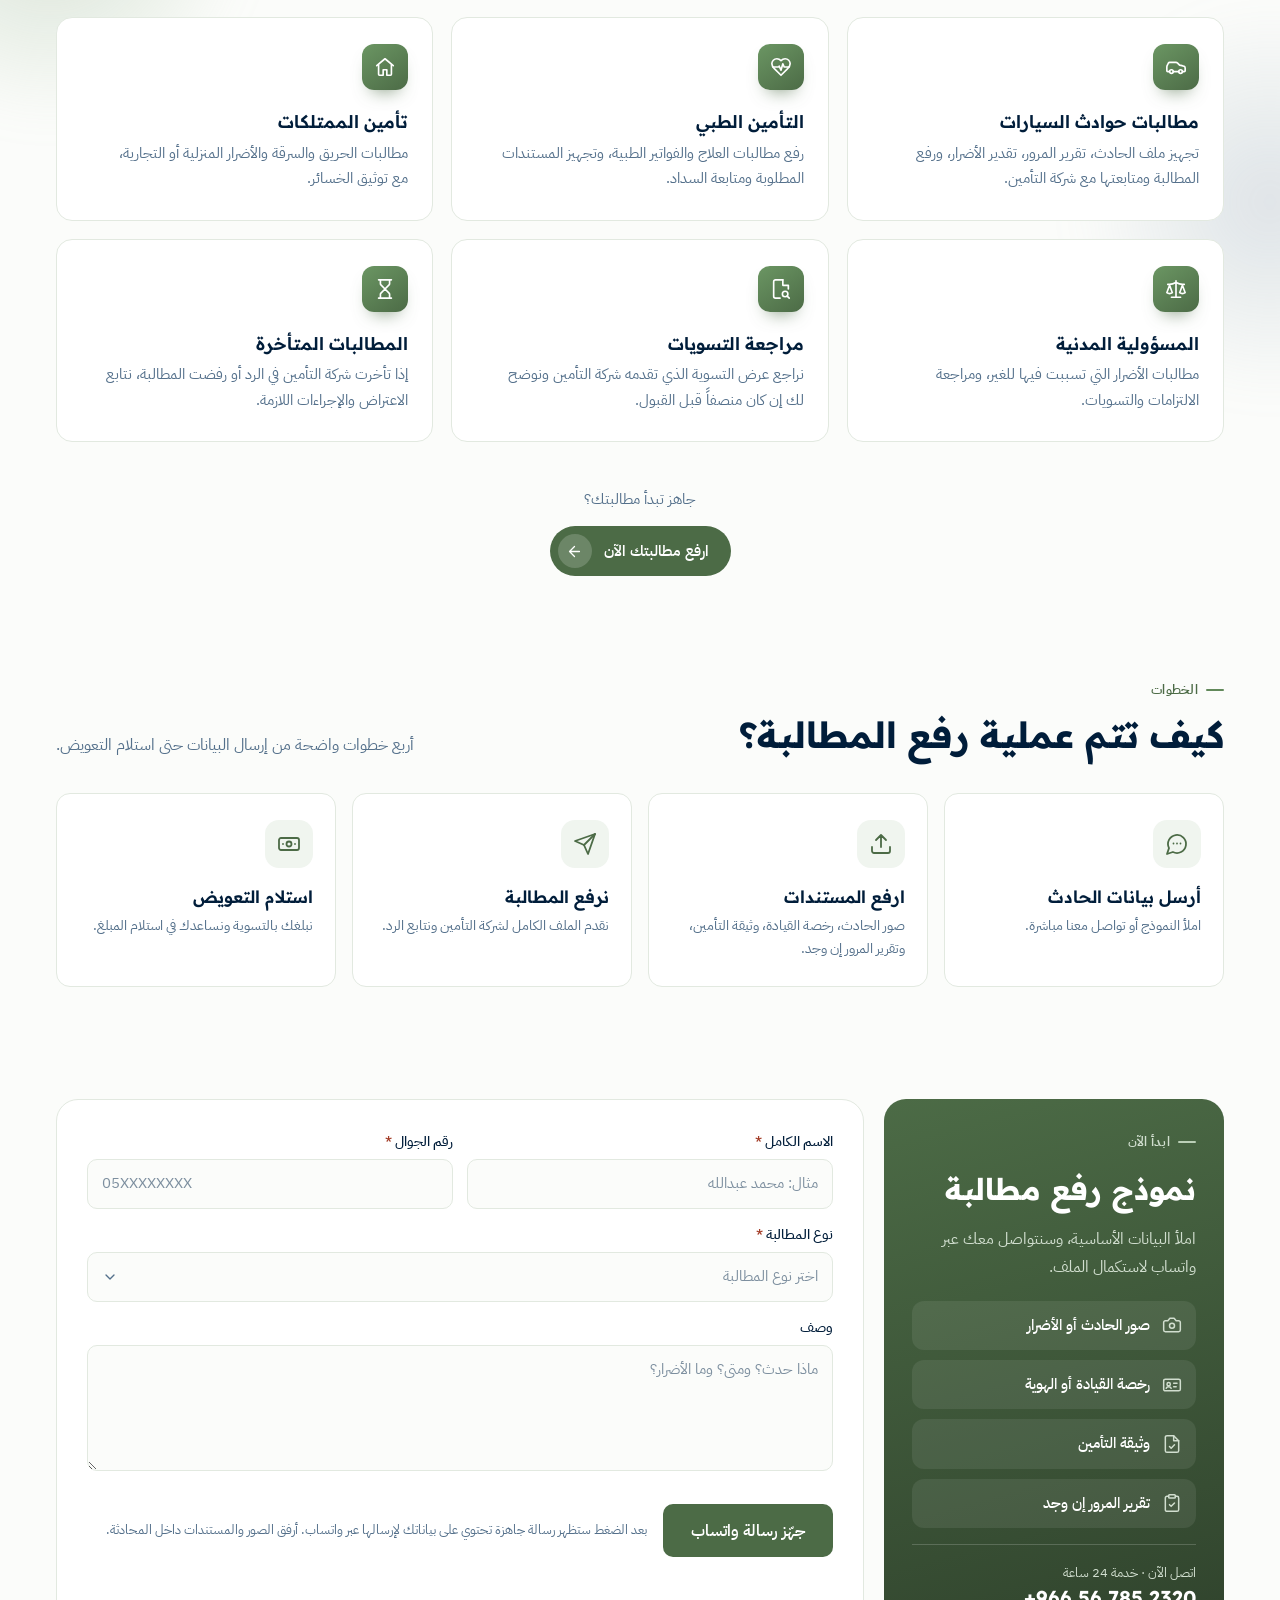
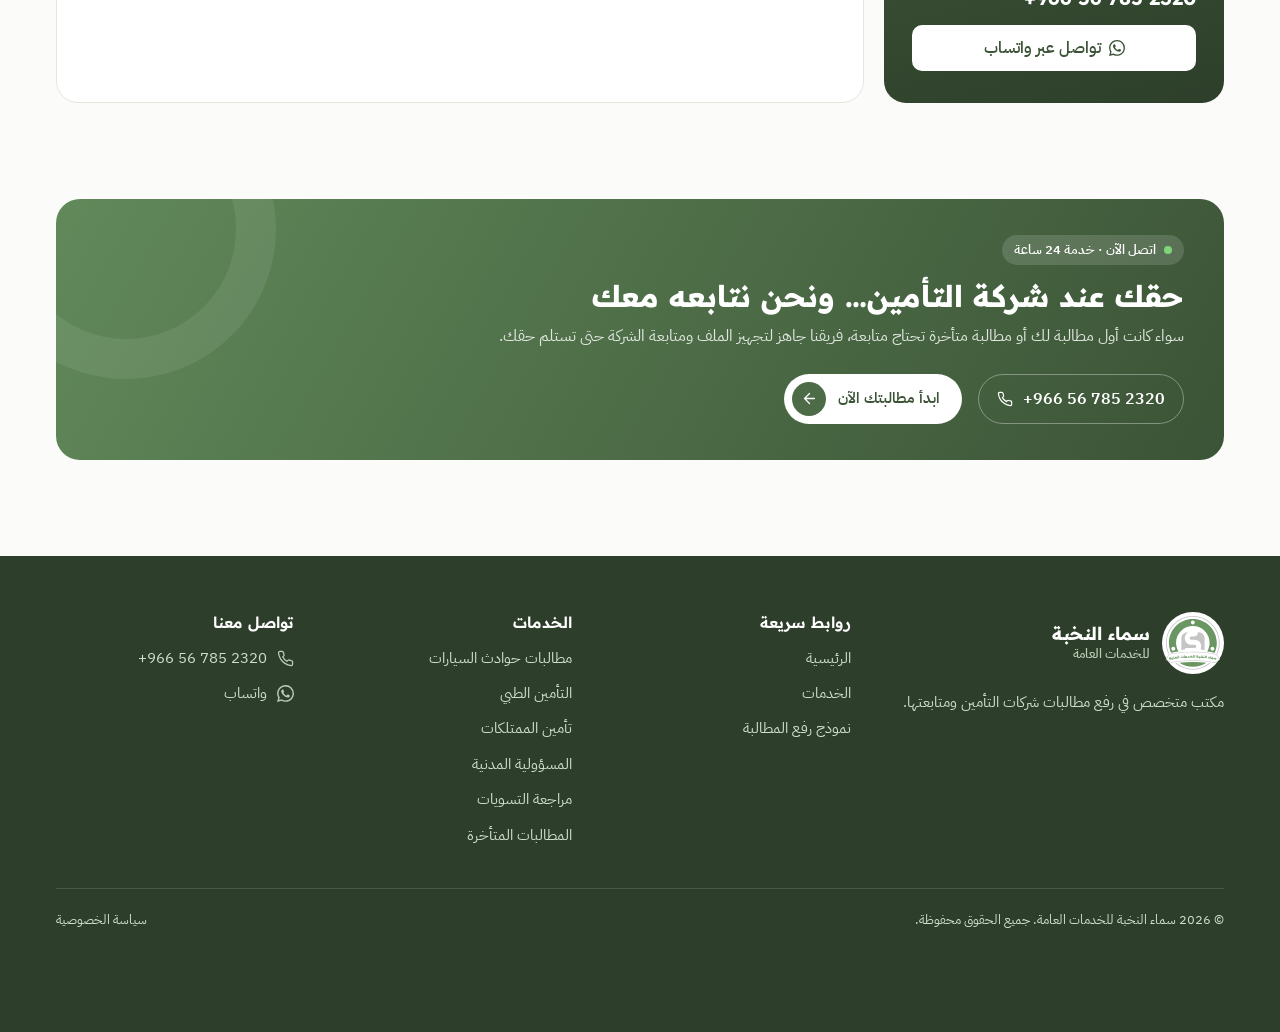
==== commit d2091212: "Add privacy policy page linked from footer" ====
--- a/index.html
+++ b/index.html
@@ -339,6 +339,7 @@
     </div>
     <div class="foot-bottom">
       <span>© <span id="yr">2026</span> سماء النخبة للخدمات العامة. جميع الحقوق محفوظة.</span>
+      <a href="/privacy">سياسة الخصوصية</a>
     </div>
   </div>
 </footer>
--- a/styles.css
+++ b/styles.css
@@ -243,7 +243,7 @@
 .foot p{margin-top:16px;font-size:14.5px;max-width:38ch}
 .foot h3{color:#fff;font-size:15.5px;font-weight:600;margin-bottom:14px}
 .foot ul{list-style:none;padding:0;margin:0;display:grid;gap:10px;font-size:14.5px}
-.foot ul a:hover{color:#fff}
+.foot ul a:hover,.foot-bottom a:hover{color:#fff}
 .contact li{display:flex;align-items:center;gap:10px}
 .contact .icon{color:var(--g200);font-size:17px}
 .contact .ltr{direction:ltr;unicode-bidi:isolate;user-select:all}
